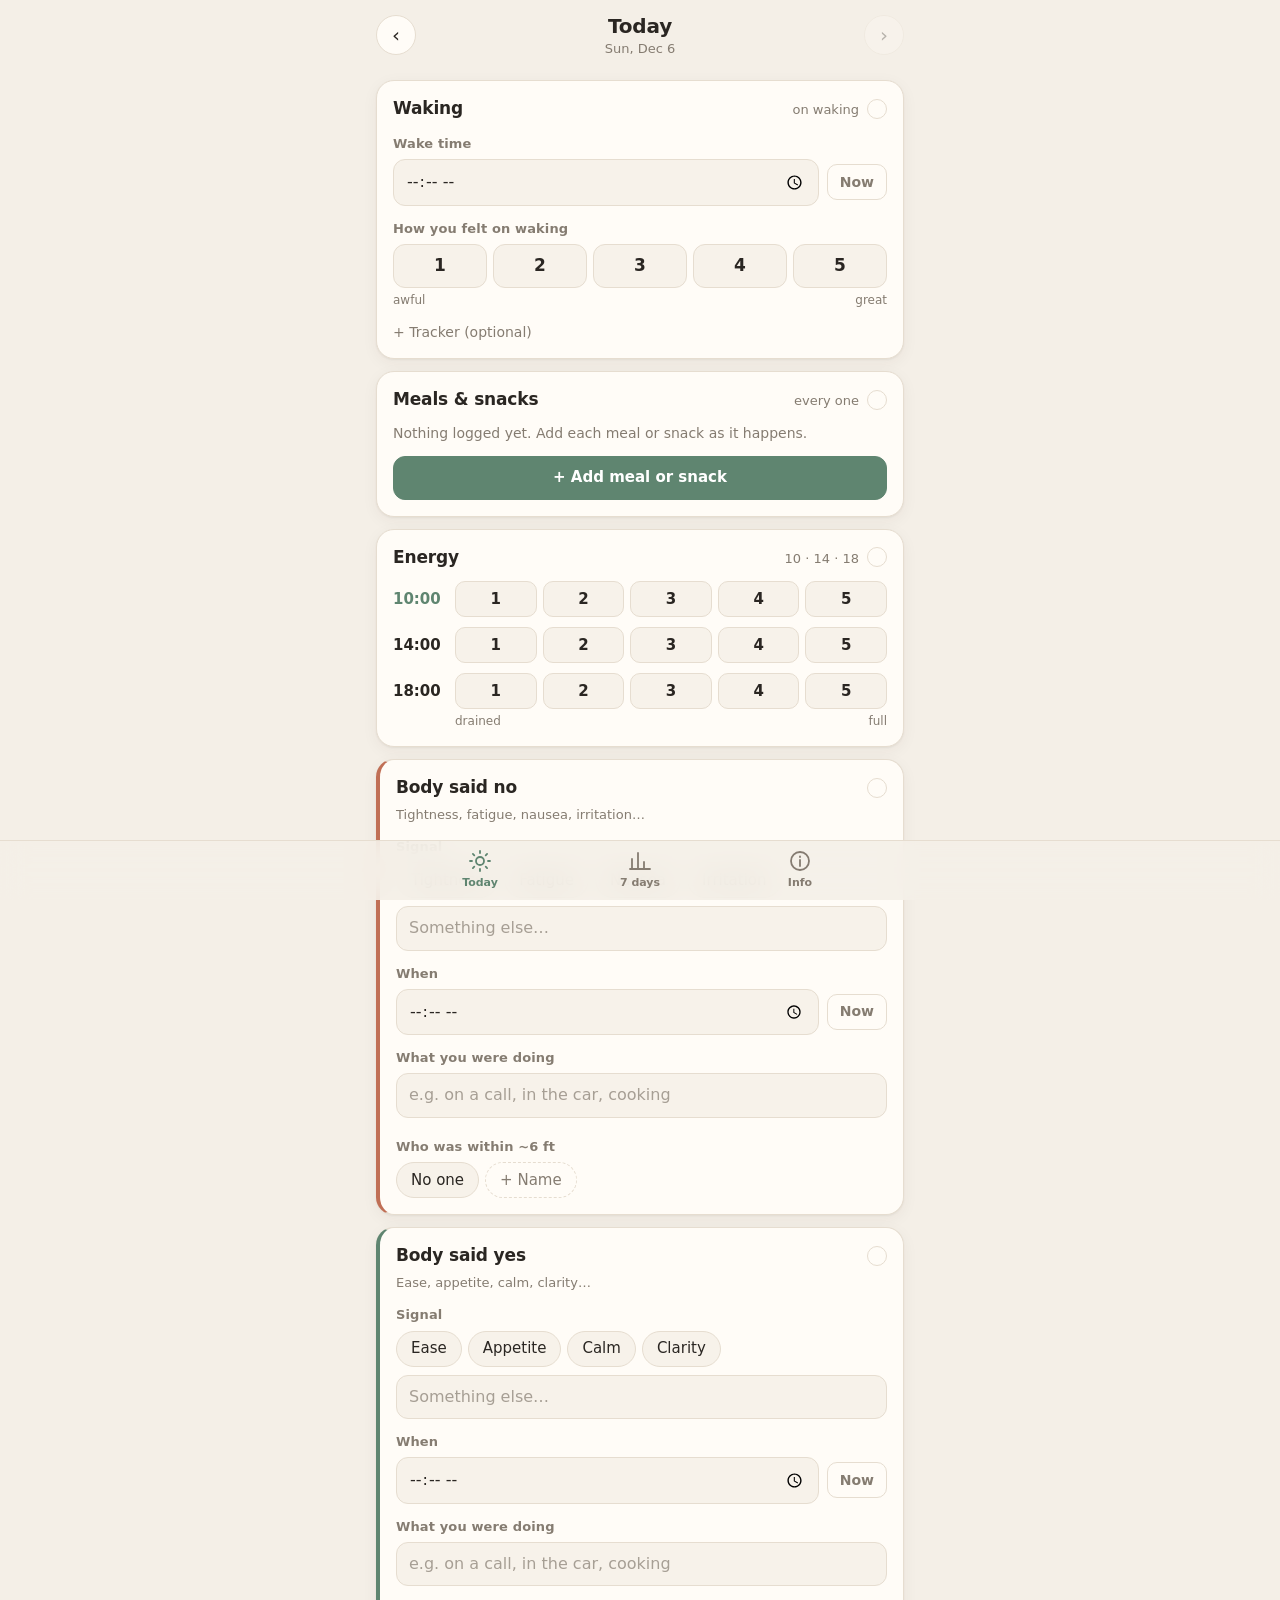
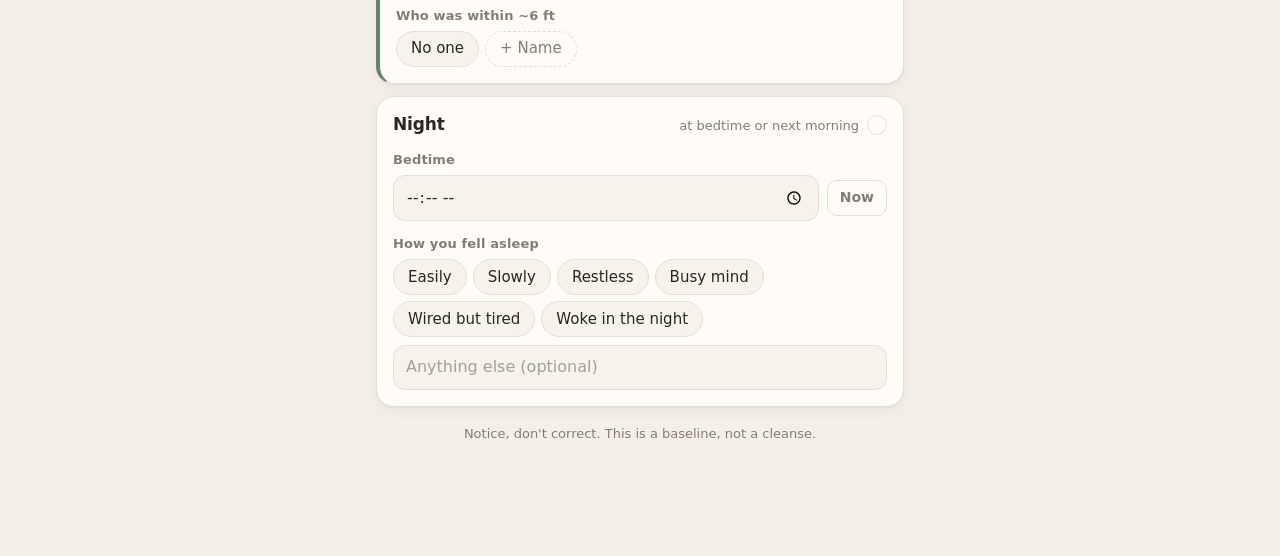
==== docs/index.html @ 1da821b6 "Add files via upload" ====
<!doctype html>
<html lang="en">
<head>
<meta charset="utf-8">
<meta name="viewport" content="width=device-width, initial-scale=1, viewport-fit=cover">
<title>Baseline</title>
<meta name="description" content="A private 7-day body baseline log.">
<meta name="theme-color" content="#f4efe7" media="(prefers-color-scheme: light)">
<meta name="theme-color" content="#1c1a17" media="(prefers-color-scheme: dark)">
<meta name="apple-mobile-web-app-capable" content="yes">
<meta name="mobile-web-app-capable" content="yes">
<meta name="apple-mobile-web-app-status-bar-style" content="default">
<meta name="apple-mobile-web-app-title" content="Baseline">
<meta name="robots" content="noindex">
<link rel="manifest" href="manifest.webmanifest">
<link rel="icon" href="icons/icon.svg" type="image/svg+xml">
<link rel="apple-touch-icon" href="icons/icon-180.png">
<link rel="stylesheet" href="style.css">
</head>
<body>
<main id="view"></main>
<nav class="tabs" id="tabs">
  <button data-tab="today" class="on"><svg viewBox="0 0 24 24"><circle cx="12" cy="12" r="4"/><path d="M12 2v2M12 20v2M4.9 4.9l1.4 1.4M17.7 17.7l1.4 1.4M2 12h2M20 12h2M4.9 19.1l1.4-1.4M17.7 6.3l1.4-1.4"/></svg>Today</button>
  <button data-tab="review"><svg viewBox="0 0 24 24"><path d="M4 20V10M10 20V4M16 20v-7M22 20H2"/></svg>7 days</button>
  <button data-tab="info"><svg viewBox="0 0 24 24"><circle cx="12" cy="12" r="9"/><path d="M12 11v6M12 7.5v.5"/></svg>Info</button>
</nav>
<div id="saved" class="saved">Saved</div>
<script src="app.js"></script>
</body>
</html>
---- docs/style.css ----
:root {
  --bg: #f4efe7;
  --card: #fffcf7;
  --ink: #2a2622;
  --muted: #857c71;
  --line: #e6ddd0;
  --field: #f7f2ea;
  --accent: #5f8570;
  --accent-ink: #fff;
  --yes: #5f8570;
  --yes-soft: #dfeae2;
  --no: #c06f55;
  --no-soft: #f4e0d7;
  --s1: #e9c8bb; --s2: #eedcc6; --s3: #ece6d6; --s4: #d7e5d5; --s5: #b9d4c1;
  --shadow: 0 1px 2px rgba(60, 45, 30, .06), 0 4px 16px rgba(60, 45, 30, .05);
  --r: 18px;
  color-scheme: light;
}
@media (prefers-color-scheme: dark) {
  :root {
    --bg: #1c1a17;
    --card: #26231f;
    --ink: #efe8de;
    --muted: #a39a8e;
    --line: #3a352f;
    --field: #2f2b26;
    --accent: #8db79d;
    --accent-ink: #14201a;
    --yes: #8db79d;
    --yes-soft: #2c3a31;
    --no: #de957c;
    --no-soft: #43302a;
    --s1: #5e3a30; --s2: #574630; --s3: #4a4638; --s4: #36493b; --s5: #3d6149;
    --shadow: none;
    color-scheme: dark;
  }
}

* { box-sizing: border-box; -webkit-tap-highlight-color: transparent; }
html, body { margin: 0; }
body {
  background: var(--bg);
  color: var(--ink);
  font: 16px/1.4 -apple-system, BlinkMacSystemFont, "SF Pro Text", "Segoe UI", system-ui, sans-serif;
  -webkit-text-size-adjust: 100%;
  padding: env(safe-area-inset-top) 0 calc(76px + env(safe-area-inset-bottom));
}
main { max-width: 560px; margin: 0 auto; padding: 0 16px 24px; }
button, input, textarea, select { font: inherit; color: inherit; }
button { cursor: pointer; }
h1, h2, h3 { margin: 0; font-weight: 650; letter-spacing: -.01em; }

/* ---------- header ---------- */
.top {
  position: sticky; top: 0; z-index: 5;
  display: flex; align-items: center; gap: 8px;
  padding: 12px 0 10px; margin: 0 -16px 4px; padding-inline: 16px;
  background: var(--bg);
}
.top .title { flex: 1; text-align: center; }
.top h1 { font-size: 20px; }
.top small { display: block; color: var(--muted); font-size: 13px; }
.nav {
  width: 40px; height: 40px; border-radius: 50%;
  border: 1px solid var(--line); background: var(--card);
  display: grid; place-items: center; font-size: 20px; line-height: 1;
}
.nav:disabled { opacity: .3; }

/* ---------- cards ---------- */
.card {
  background: var(--card); border-radius: var(--r); box-shadow: var(--shadow);
  padding: 16px; margin: 12px 0; scroll-margin-top: 80px;
  border: 1px solid var(--line);
}
.card-h { display: flex; align-items: baseline; gap: 8px; margin-bottom: 12px; }
.card-h h2 { font-size: 17px; flex: 1; }
.card-h .when { font-size: 13px; color: var(--muted); }
.card-h .done { width: 20px; height: 20px; border-radius: 50%; border: 1.5px solid var(--line); flex: none; align-self: center; }
.card-h .done.on { background: var(--accent); border-color: var(--accent); position: relative; }
.card-h .done.on::after { content: ""; position: absolute; left: 6px; top: 3px; width: 5px; height: 9px; border: solid var(--accent-ink); border-width: 0 2px 2px 0; transform: rotate(45deg); }
.card.no { border-left: 4px solid var(--no); }
.card.yes { border-left: 4px solid var(--yes); }
.hint { color: var(--muted); font-size: 13px; margin: -6px 0 12px; }

.field { margin: 14px 0 0; }
.field:first-of-type { margin-top: 0; }
.label { display: block; font-size: 13px; font-weight: 600; color: var(--muted); margin-bottom: 6px; letter-spacing: .01em; }
.row { display: flex; gap: 8px; align-items: center; }
.row > .grow { flex: 1; min-width: 0; }

input[type=text], input[type=number], input[type=time], textarea {
  width: 100%; min-height: 44px; padding: 10px 12px;
  border: 1px solid var(--line); border-radius: 12px; background: var(--field);
  font-size: 16px; outline: none; -webkit-appearance: none; appearance: none;
}
input[type=time] { min-width: 0; display: block; }
input:focus, textarea:focus { border-color: var(--accent); }
textarea { resize: none; min-height: 44px; field-sizing: content; }
::placeholder { color: var(--muted); opacity: .7; }

.btn {
  min-height: 44px; padding: 0 16px; border-radius: 12px;
  border: 1px solid var(--line); background: var(--card); font-weight: 600; font-size: 15px;
}
.btn.small { min-height: 36px; padding: 0 12px; font-size: 14px; border-radius: 10px; }
.btn.primary { background: var(--accent); color: var(--accent-ink); border-color: var(--accent); }
.btn.ghost { background: transparent; }
.btn.danger { color: var(--no); }
.btn.wide { width: 100%; }

/* ---------- 1–5 scale ---------- */
.scale { display: grid; grid-template-columns: repeat(5, 1fr); gap: 6px; }
.scale button {
  height: 44px; border-radius: 12px; border: 1px solid var(--line); background: var(--field);
  font-weight: 650; font-size: 17px; font-variant-numeric: tabular-nums;
}
.scale button.on { border-color: transparent; color: var(--ink); box-shadow: inset 0 0 0 2px var(--ink); }
.scale button.on[data-v="1"] { background: var(--s1); }
.scale button.on[data-v="2"] { background: var(--s2); }
.scale button.on[data-v="3"] { background: var(--s3); }
.scale button.on[data-v="4"] { background: var(--s4); }
.scale button.on[data-v="5"] { background: var(--s5); }
.scale-ends { display: flex; justify-content: space-between; font-size: 12px; color: var(--muted); margin-top: 4px; }
.scale.sm button { height: 36px; font-size: 15px; border-radius: 10px; }

.energy-row { display: grid; grid-template-columns: 52px 1fr; gap: 10px; align-items: center; margin-top: 10px; }
.energy-row:first-of-type { margin-top: 0; }
.energy-row .t { font-weight: 650; font-variant-numeric: tabular-nums; font-size: 15px; }
.energy-row.now .t { color: var(--accent); }

/* ---------- chips ---------- */
.chips { display: flex; flex-wrap: wrap; gap: 6px; }
.chip {
  min-height: 36px; padding: 0 14px; border-radius: 999px;
  border: 1px solid var(--line); background: var(--field); font-size: 15px;
}
.chip.on { background: var(--ink); color: var(--bg); border-color: var(--ink); }
.no .chip.on { background: var(--no); border-color: var(--no); color: #fff; }
.yes .chip.on { background: var(--yes); border-color: var(--yes); color: var(--accent-ink); }
.chip.add { border-style: dashed; color: var(--muted); background: transparent; }
.add-row { display: flex; gap: 6px; margin-top: 8px; }
.add-row input { min-height: 36px; padding: 6px 12px; border-radius: 999px; }

/* ---------- meals ---------- */
.meal { border: 1px solid var(--line); border-radius: 14px; padding: 12px; margin-bottom: 10px; background: var(--field); }
.meal-top { display: flex; gap: 10px; align-items: flex-start; }
.meal-top .what { flex: 1; font-weight: 600; word-break: break-word; }
.meal-top .time { font-variant-numeric: tabular-nums; color: var(--muted); font-size: 14px; }
.meal .meta { font-size: 13px; color: var(--muted); margin-top: 2px; }
.meal .after { margin-top: 10px; }
.meal .after .label { display: flex; justify-content: space-between; }
.tag { display: inline-block; font-size: 11px; font-weight: 700; text-transform: uppercase; letter-spacing: .06em; color: var(--muted); margin-right: 6px; }
.empty { color: var(--muted); font-size: 14px; margin: 0 0 12px; }

/* ---------- details / optional ---------- */
details.opt { margin-top: 14px; }
details.opt summary { font-size: 14px; color: var(--muted); list-style: none; cursor: pointer; }
details.opt summary::before { content: "+ "; }
details.opt[open] summary::before { content: "– "; }
details.opt summary::-webkit-details-marker { display: none; }
.two { display: grid; grid-template-columns: 1fr 1fr; gap: 8px; margin-top: 10px; }

/* ---------- sheet ---------- */
.overlay { position: fixed; inset: 0; background: rgba(20, 15, 10, .4); z-index: 20; display: flex; align-items: flex-end; justify-content: center; animation: fade .15s; }
.sheet {
  width: 100%; max-width: 560px; max-height: 92vh; overflow: auto; -webkit-overflow-scrolling: touch;
  background: var(--card); border-radius: 22px 22px 0 0;
  padding: 18px 16px calc(18px + env(safe-area-inset-bottom));
  animation: up .2s ease-out;
}
.sheet h2 { font-size: 18px; margin-bottom: 14px; }
.sheet-actions { display: flex; gap: 8px; margin-top: 20px; }
.sheet-actions .primary { flex: 1; }
.seg { display: inline-flex; background: var(--field); border: 1px solid var(--line); border-radius: 12px; padding: 3px; }
.seg button { border: 0; background: transparent; padding: 7px 18px; border-radius: 9px; font-weight: 600; font-size: 15px; }
.seg button.on { background: var(--card); box-shadow: var(--shadow); }
@media (prefers-color-scheme: dark) { .seg button.on { background: var(--line); } }
@keyframes up { from { transform: translateY(40px); opacity: 0; } }
@keyframes fade { from { opacity: 0; } }

/* ---------- tabs ---------- */
.tabs {
  position: fixed; left: 0; right: 0; bottom: 0; z-index: 10;
  display: flex; justify-content: center;
  background: color-mix(in srgb, var(--bg) 88%, transparent);
  -webkit-backdrop-filter: blur(14px); backdrop-filter: blur(14px);
  border-top: 1px solid var(--line);
  padding-bottom: env(safe-area-inset-bottom);
}
.tabs button {
  flex: 1; max-width: 160px; border: 0; background: none; padding: 8px 0 10px;
  display: flex; flex-direction: column; align-items: center; gap: 2px;
  font-size: 11px; font-weight: 600; color: var(--muted);
}
.tabs svg { width: 24px; height: 24px; fill: none; stroke: currentColor; stroke-width: 1.8; stroke-linecap: round; stroke-linejoin: round; }
.tabs button.on { color: var(--accent); }

.saved {
  position: fixed; left: 50%; bottom: calc(84px + env(safe-area-inset-bottom)); transform: translate(-50%, 8px);
  background: var(--ink); color: var(--bg); font-size: 13px; font-weight: 600;
  padding: 6px 14px; border-radius: 999px; opacity: 0; pointer-events: none; transition: .2s; z-index: 30;
}
.saved.show { opacity: .9; transform: translate(-50%, 0); }

/* ---------- review ---------- */
.grid { width: 100%; border-collapse: separate; border-spacing: 3px; font-variant-numeric: tabular-nums; font-size: 14px; }
.grid th { font-size: 11px; font-weight: 600; color: var(--muted); text-align: center; padding: 0 0 2px; }
.grid th:first-child, .grid td:first-child { text-align: left; }
.grid td { text-align: center; height: 34px; border-radius: 8px; padding: 0 2px; }
.grid td.d { font-weight: 600; font-size: 13px; white-space: nowrap; }
.grid td.d small { display: block; font-weight: 400; color: var(--muted); font-size: 11px; }
.grid td.v1 { background: var(--s1); } .grid td.v2 { background: var(--s2); } .grid td.v3 { background: var(--s3); }
.grid td.v4 { background: var(--s4); } .grid td.v5 { background: var(--s5); }
.grid td.nil { color: var(--muted); opacity: .5; }
.grid td small.tm { display: block; font-size: 10px; color: var(--muted); line-height: 1; }
.scroll-x { overflow-x: auto; margin: 0 -6px; }

.people { width: 100%; border-collapse: collapse; font-size: 15px; }
.people th { font-size: 11px; font-weight: 600; color: var(--muted); text-align: left; padding: 0 0 6px; }
.people td { padding: 8px 0; border-top: 1px solid var(--line); vertical-align: top; }
.people td.n { width: 64px; }
.pill { display: inline-block; min-width: 28px; text-align: center; padding: 2px 8px; border-radius: 999px; font-weight: 700; font-size: 13px; }
.pill.yes { background: var(--yes-soft); color: var(--yes); }
.pill.no { background: var(--no-soft); color: var(--no); }
.pill.zero { opacity: .35; }
.people .sig { display: block; font-size: 12px; color: var(--muted); margin-top: 2px; }

.day-log { border-top: 1px solid var(--line); padding: 12px 0; }
.day-log:first-of-type { border-top: 0; padding-top: 0; }
.day-log h3 { font-size: 15px; margin-bottom: 6px; }
.day-log p { margin: 4px 0; font-size: 14px; }
.day-log b.no { color: var(--no); } .day-log b.yes { color: var(--yes); }
.day-log .m { color: var(--muted); }

.info p, .info li { font-size: 15px; }
.info ul { padding-left: 20px; margin: 8px 0; }
.info li { margin: 6px 0; }
.stack > * + * { margin-top: 8px; }
.small { font-size: 13px; color: var(--muted); }
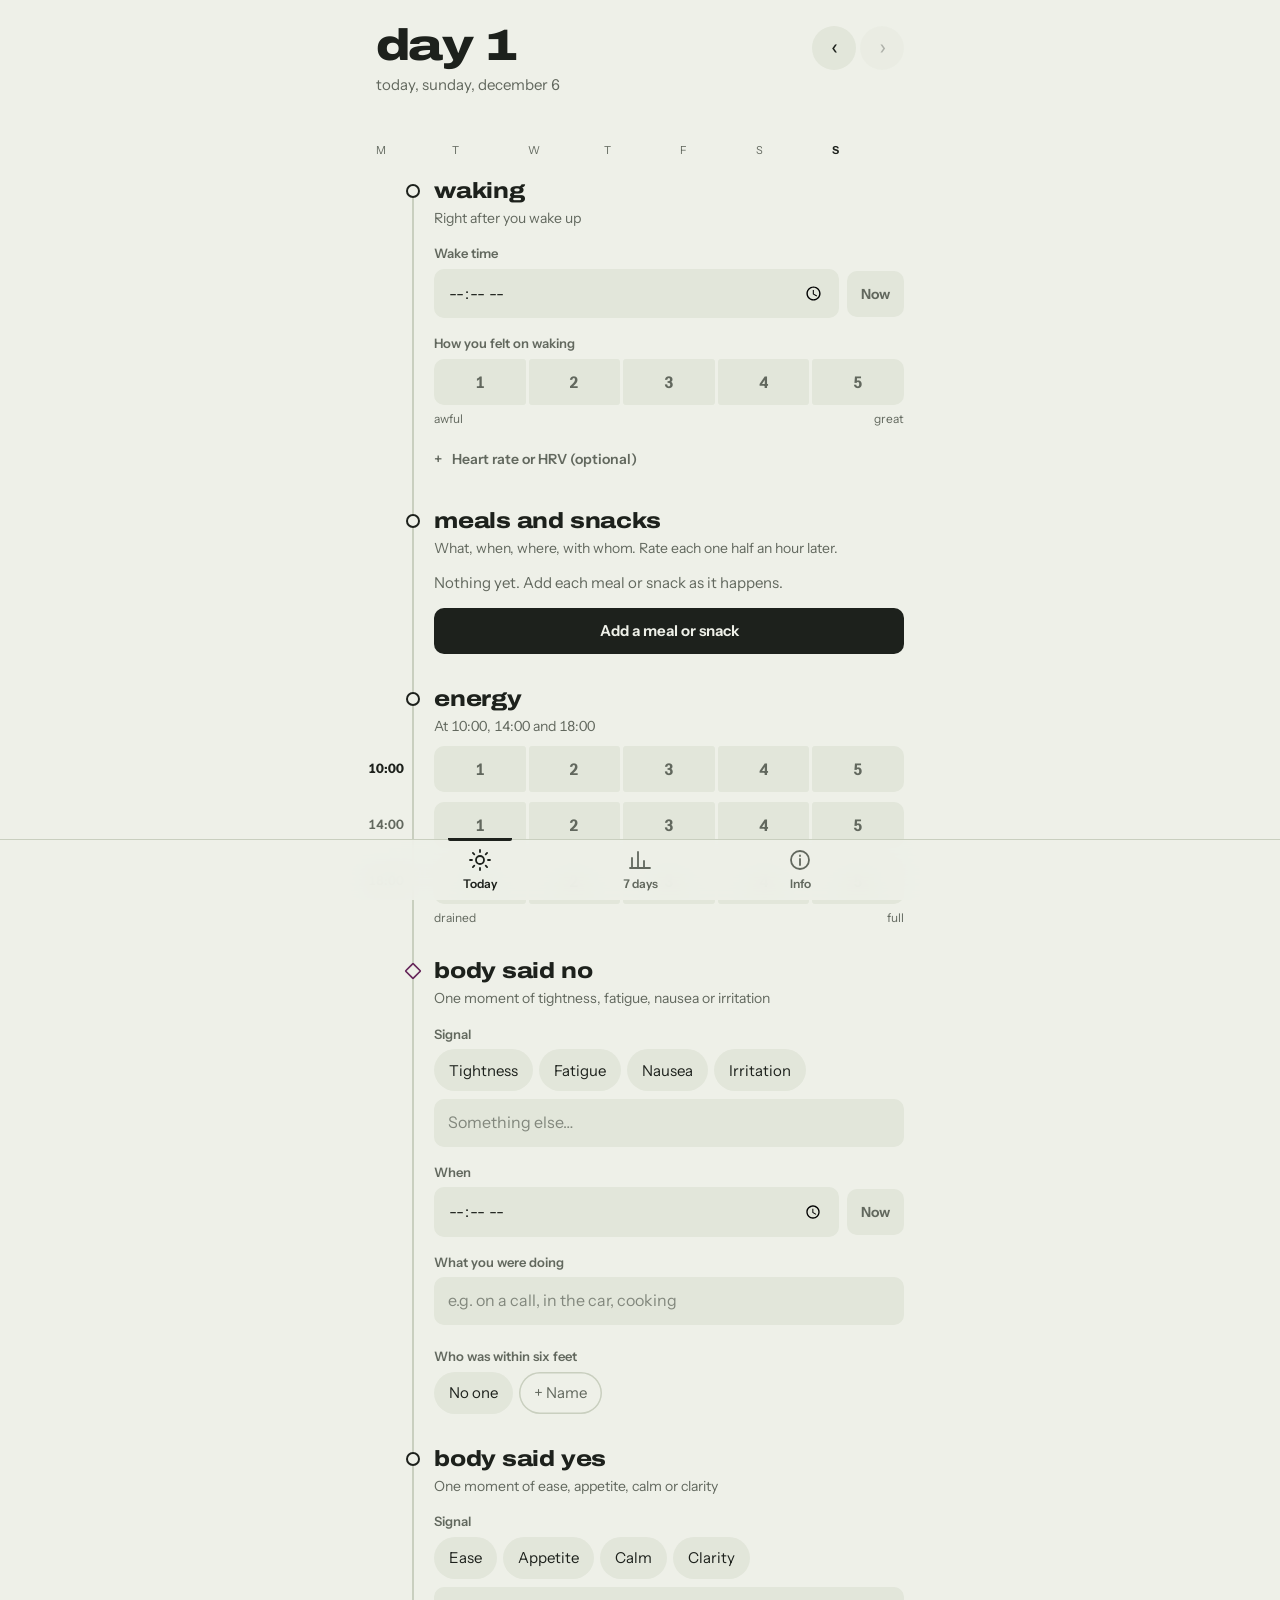
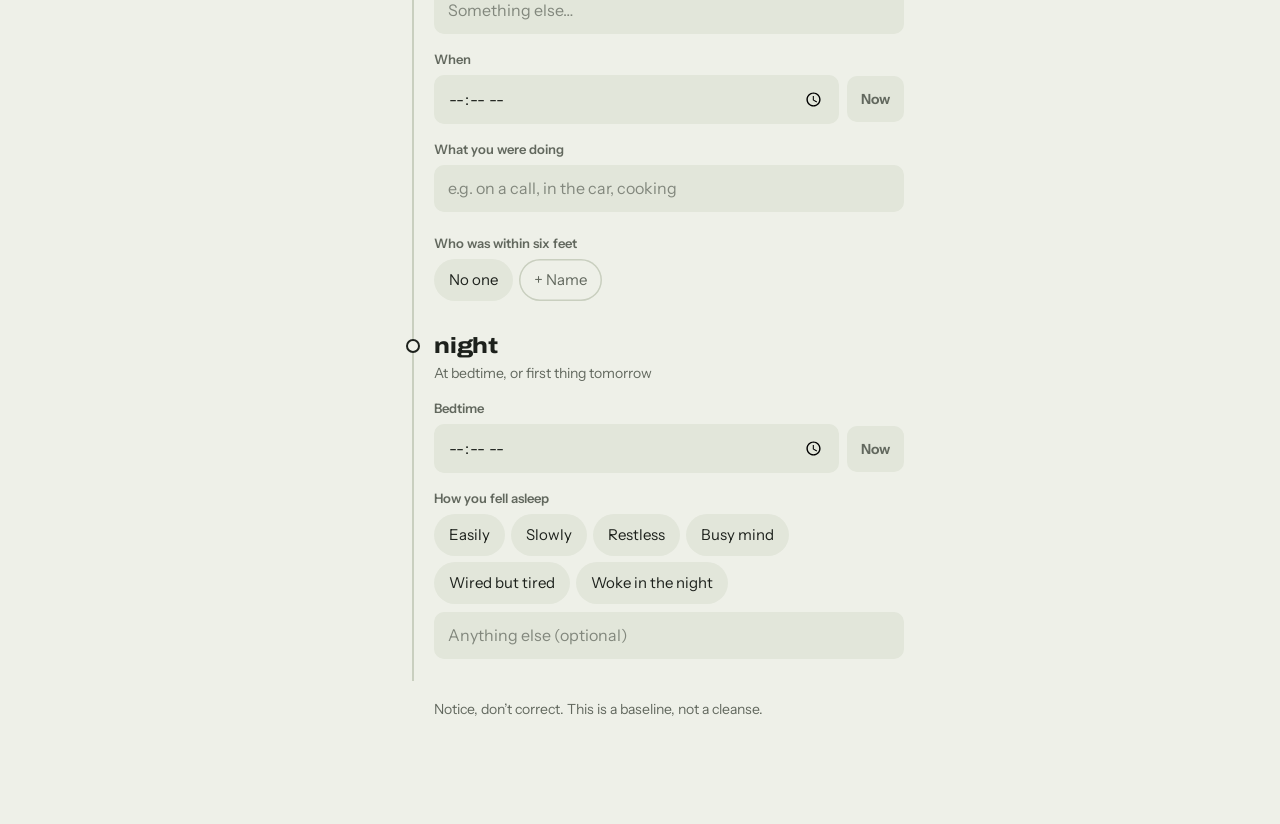
==== commit 76037919: "Add files via upload" ====
--- a/docs/index.html
+++ b/docs/index.html
@@ -5,8 +5,8 @@
 <meta name="viewport" content="width=device-width, initial-scale=1, viewport-fit=cover">
 <title>Baseline</title>
 <meta name="description" content="A private 7-day body baseline log.">
-<meta name="theme-color" content="#f4efe7" media="(prefers-color-scheme: light)">
-<meta name="theme-color" content="#1c1a17" media="(prefers-color-scheme: dark)">
+<meta name="theme-color" content="#eef0e8" media="(prefers-color-scheme: light)">
+<meta name="theme-color" content="#141712" media="(prefers-color-scheme: dark)">
 <meta name="apple-mobile-web-app-capable" content="yes">
 <meta name="mobile-web-app-capable" content="yes">
 <meta name="apple-mobile-web-app-status-bar-style" content="default">
@@ -15,6 +15,8 @@
 <link rel="manifest" href="manifest.webmanifest">
 <link rel="icon" href="icons/icon.svg" type="image/svg+xml">
 <link rel="apple-touch-icon" href="icons/icon-180.png">
+<link rel="preload" href="fonts/archivo-latin-wdth-normal.woff2" as="font" type="font/woff2" crossorigin>
+<link rel="preload" href="fonts/instrument-sans-latin-wdth-normal.woff2" as="font" type="font/woff2" crossorigin>
 <link rel="stylesheet" href="style.css">
 </head>
 <body>
--- a/docs/style.css
+++ b/docs/style.css
@@ -1,37 +1,63 @@
+/* Baseline — the day drawn as one line.
+   Lichen paper, graphite ink, and two signal colours: chartreuse for yes, plum for no.
+   Archivo (wide, heavy, lowercase) names things; Instrument Sans does the rest. */
+
+@font-face {
+  font-family: "Archivo"; font-style: normal; font-display: swap; font-weight: 100 900; font-stretch: 62% 125%;
+  src: url(fonts/archivo-latin-wdth-normal.woff2) format("woff2");
+  unicode-range: U+0000-00FF, U+0131, U+0152-0153, U+02BB-02BC, U+02C6, U+02DA, U+02DC, U+0304, U+0308, U+0329, U+2000-206F, U+20AC, U+2122, U+2191, U+2193, U+2212, U+2215, U+FEFF, U+FFFD;
+}
+@font-face {
+  font-family: "Archivo"; font-style: normal; font-display: swap; font-weight: 100 900; font-stretch: 62% 125%;
+  src: url(fonts/archivo-latin-ext-wdth-normal.woff2) format("woff2");
+  unicode-range: U+0100-02BA, U+02BD-02C5, U+02C7-02CC, U+02CE-02D7, U+02DD-02FF, U+0304, U+0308, U+0329, U+1D00-1DBF, U+1E00-1E9F, U+1EF2-1EFF, U+2020, U+20A0-20AB, U+20AD-20C0, U+2113, U+2C60-2C7F, U+A720-A7FF;
+}
+@font-face {
+  font-family: "Instrument Sans"; font-style: normal; font-display: swap; font-weight: 400 700; font-stretch: 75% 100%;
+  src: url(fonts/instrument-sans-latin-wdth-normal.woff2) format("woff2");
+  unicode-range: U+0000-00FF, U+0131, U+0152-0153, U+02BB-02BC, U+02C6, U+02DA, U+02DC, U+0304, U+0308, U+0329, U+2000-206F, U+20AC, U+2122, U+2191, U+2193, U+2212, U+2215, U+FEFF, U+FFFD;
+}
+@font-face {
+  font-family: "Instrument Sans"; font-style: normal; font-display: swap; font-weight: 400 700; font-stretch: 75% 100%;
+  src: url(fonts/instrument-sans-latin-ext-wdth-normal.woff2) format("woff2");
+  unicode-range: U+0100-02BA, U+02BD-02C5, U+02C7-02CC, U+02CE-02D7, U+02DD-02FF, U+0304, U+0308, U+0329, U+1D00-1DBF, U+1E00-1E9F, U+1EF2-1EFF, U+2020, U+20A0-20AB, U+20AD-20C0, U+2113, U+2C60-2C7F, U+A720-A7FF;
+}
+
 :root {
-  --bg: #f4efe7;
-  --card: #fffcf7;
-  --ink: #2a2622;
-  --muted: #857c71;
-  --line: #e6ddd0;
-  --field: #f7f2ea;
-  --accent: #5f8570;
-  --accent-ink: #fff;
-  --yes: #5f8570;
-  --yes-soft: #dfeae2;
-  --no: #c06f55;
-  --no-soft: #f4e0d7;
-  --s1: #e9c8bb; --s2: #eedcc6; --s3: #ece6d6; --s4: #d7e5d5; --s5: #b9d4c1;
-  --shadow: 0 1px 2px rgba(60, 45, 30, .06), 0 4px 16px rgba(60, 45, 30, .05);
-  --r: 18px;
+  --paper: #eef0e8;
+  --field: #e2e6da;
+  --field-2: #d6dbcc;
+  --rule: #c9cfbf;
+  --ink: #1d211c;
+  --muted: #62685e;
+  --yes: #b6c531;
+  --yes-ink: #1d211c;
+  --no: #6b2e5f;
+  --no-ink: #f6eef4;
+  --focus: #3c6fb0;
+  /* 1–5 is intensity, not good/bad: one ink, five densities */
+  --l1: rgba(29, 33, 28, .16); --l2: rgba(29, 33, 28, .32); --l3: rgba(29, 33, 28, .5);
+  --l4: rgba(29, 33, 28, .72); --l5: #1d211c;
+  --display: "Archivo", "Helvetica Neue", Arial, sans-serif;
+  --text: "Instrument Sans", "Helvetica Neue", Arial, sans-serif;
+  --rail: 58px;
   color-scheme: light;
 }
 @media (prefers-color-scheme: dark) {
   :root {
-    --bg: #1c1a17;
-    --card: #26231f;
-    --ink: #efe8de;
-    --muted: #a39a8e;
-    --line: #3a352f;
-    --field: #2f2b26;
-    --accent: #8db79d;
-    --accent-ink: #14201a;
-    --yes: #8db79d;
-    --yes-soft: #2c3a31;
-    --no: #de957c;
-    --no-soft: #43302a;
-    --s1: #5e3a30; --s2: #574630; --s3: #4a4638; --s4: #36493b; --s5: #3d6149;
-    --shadow: none;
+    --paper: #141712;
+    --field: #1f231d;
+    --field-2: #2a2f27;
+    --rule: #333930;
+    --ink: #e4e8dc;
+    --muted: #979d91;
+    --yes: #c3d243;
+    --yes-ink: #141712;
+    --no: #c89bbd;
+    --no-ink: #1f1320;
+    --focus: #8cb4ea;
+    --l1: rgba(228, 232, 220, .16); --l2: rgba(228, 232, 220, .3); --l3: rgba(228, 232, 220, .48);
+    --l4: rgba(228, 232, 220, .7); --l5: #e4e8dc;
     color-scheme: dark;
   }
 }
@@ -39,202 +65,256 @@
 * { box-sizing: border-box; -webkit-tap-highlight-color: transparent; }
 html, body { margin: 0; }
 body {
-  background: var(--bg);
+  background: var(--paper);
   color: var(--ink);
-  font: 16px/1.4 -apple-system, BlinkMacSystemFont, "SF Pro Text", "Segoe UI", system-ui, sans-serif;
+  font: 16px/1.45 var(--text);
+  font-variant-numeric: tabular-nums;
   -webkit-text-size-adjust: 100%;
-  padding: env(safe-area-inset-top) 0 calc(76px + env(safe-area-inset-bottom));
+  padding: env(safe-area-inset-top) 0 calc(80px + env(safe-area-inset-bottom));
 }
 main { max-width: 560px; margin: 0 auto; padding: 0 16px 24px; }
 button, input, textarea, select { font: inherit; color: inherit; }
 button { cursor: pointer; }
-h1, h2, h3 { margin: 0; font-weight: 650; letter-spacing: -.01em; }
+button:disabled { cursor: not-allowed; }
+:focus-visible { outline: 2px solid var(--focus); outline-offset: 2px; }
+h1, h2, h3 { margin: 0; font-family: var(--display); font-weight: 800; font-stretch: 118%; text-transform: lowercase; letter-spacing: -.01em; line-height: 1.05; text-wrap: balance; }
+p { text-wrap: pretty; }
 
 /* ---------- header ---------- */
-.top {
-  position: sticky; top: 0; z-index: 5;
-  display: flex; align-items: center; gap: 8px;
-  padding: 12px 0 10px; margin: 0 -16px 4px; padding-inline: 16px;
-  background: var(--bg);
-}
-.top .title { flex: 1; text-align: center; }
-.top h1 { font-size: 20px; }
-.top small { display: block; color: var(--muted); font-size: 13px; }
+.top { padding: 22px 0 6px; }
+.top-row { display: flex; align-items: flex-start; gap: 8px; }
+.top-title { flex: 1; min-width: 0; }
+.top h1 { font-size: 44px; font-stretch: 125%; font-weight: 850; letter-spacing: -.035em; }
+.top h1 .of { font-size: 20px; font-weight: 600; font-stretch: 100%; letter-spacing: 0; color: var(--muted); margin-left: 6px; }
+.top .date { margin: 6px 0 0; color: var(--muted); font-size: 15px; }
+.navs { display: flex; gap: 4px; margin-top: 4px; }
 .nav {
-  width: 40px; height: 40px; border-radius: 50%;
-  border: 1px solid var(--line); background: var(--card);
-  display: grid; place-items: center; font-size: 20px; line-height: 1;
+  width: 44px; height: 44px; border-radius: 50%; border: 0; background: var(--field);
+  display: grid; place-items: center; font-size: 22px; line-height: 1; padding-bottom: 3px;
 }
 .nav:disabled { opacity: .3; }
 
-/* ---------- cards ---------- */
-.card {
-  background: var(--card); border-radius: var(--r); box-shadow: var(--shadow);
-  padding: 16px; margin: 12px 0; scroll-margin-top: 80px;
-  border: 1px solid var(--line);
-}
-.card-h { display: flex; align-items: baseline; gap: 8px; margin-bottom: 12px; }
-.card-h h2 { font-size: 17px; flex: 1; }
-.card-h .when { font-size: 13px; color: var(--muted); }
-.card-h .done { width: 20px; height: 20px; border-radius: 50%; border: 1.5px solid var(--line); flex: none; align-self: center; }
-.card-h .done.on { background: var(--accent); border-color: var(--accent); position: relative; }
-.card-h .done.on::after { content: ""; position: absolute; left: 6px; top: 3px; width: 5px; height: 9px; border: solid var(--accent-ink); border-width: 0 2px 2px 0; transform: rotate(45deg); }
-.card.no { border-left: 4px solid var(--no); }
-.card.yes { border-left: 4px solid var(--yes); }
-.hint { color: var(--muted); font-size: 13px; margin: -6px 0 12px; }
-
-.field { margin: 14px 0 0; }
-.field:first-of-type { margin-top: 0; }
-.label { display: block; font-size: 13px; font-weight: 600; color: var(--muted); margin-bottom: 6px; letter-spacing: .01em; }
+.week { display: grid; grid-template-columns: repeat(7, 1fr); gap: 4px; margin-top: 16px; }
+.week button { height: 44px; border: 0; background: none; padding: 0; display: flex; flex-direction: column; justify-content: flex-end; gap: 4px; }
+.week i { display: block; height: 8px; border-radius: 2px; background: var(--field-2); }
+.week .has i { background: var(--ink); }
+.week .future i { background: transparent; box-shadow: inset 0 0 0 1px var(--rule); }
+.week span { font-size: 11px; color: var(--muted); line-height: 1; }
+.week .cur i { height: 14px; }
+.week .cur span { color: var(--ink); font-weight: 700; }
+
+/* ---------- the day rail ---------- */
+.day { position: relative; margin-top: 18px; }
+.day::before { /* the line */
+  content: ""; position: absolute; left: calc(var(--rail) - 22px); top: 12px; bottom: 12px;
+  width: 2px; background: var(--rule);
+}
+.step { position: relative; padding: 0 0 34px var(--rail); scroll-margin-top: 16px; }
+.step-h { position: relative; display: flex; align-items: baseline; gap: 10px; min-height: 24px; }
+.step-h h2 { font-size: 22px; flex: 1; }
+.node {
+  position: absolute; left: calc(-22px - 7px + 1px); top: 4px; width: 14px; height: 14px; border-radius: 50%;
+  background: var(--paper); box-shadow: inset 0 0 0 2px var(--ink);
+}
+.node.on { background: var(--ink); }
+.node.pop { animation: pop .32s ease-out; }
+.step.yes .node { box-shadow: inset 0 0 0 2px var(--ink); }
+.step.yes .node.on { background: var(--yes); box-shadow: inset 0 0 0 2px var(--ink); }
+.step.no .node { border-radius: 2px; transform: rotate(45deg) scale(.9); box-shadow: inset 0 0 0 2px var(--no); }
+.step.no .node.on { background: var(--no); }
+.step.no .node.pop { animation: popd .32s ease-out; }
+.gut { /* labels hung in the rail gutter, left of the line */
+  position: absolute; left: calc(-1 * var(--rail) - 12px); width: calc(var(--rail) - 18px);
+  text-align: right; font-size: 12px; font-weight: 600; color: var(--muted); line-height: 1.2;
+}
+.step-h .gut { top: 5px; }
+.hint { color: var(--muted); font-size: 14px; margin: 4px 0 0; }
+@keyframes pop { 40% { transform: scale(1.45); } }
+@keyframes popd { 40% { transform: rotate(45deg) scale(1.35); } }
+
+.field { margin-top: 16px; }
+.label { display: flex; justify-content: space-between; gap: 8px; font-size: 13px; font-weight: 600; color: var(--muted); margin-bottom: 6px; }
 .row { display: flex; gap: 8px; align-items: center; }
 .row > .grow { flex: 1; min-width: 0; }
 
 input[type=text], input[type=number], input[type=time], textarea {
-  width: 100%; min-height: 44px; padding: 10px 12px;
-  border: 1px solid var(--line); border-radius: 12px; background: var(--field);
+  width: 100%; min-height: 46px; padding: 11px 13px;
+  border: 1.5px solid transparent; border-radius: 10px; background: var(--field);
   font-size: 16px; outline: none; -webkit-appearance: none; appearance: none;
 }
 input[type=time] { min-width: 0; display: block; }
-input:focus, textarea:focus { border-color: var(--accent); }
-textarea { resize: none; min-height: 44px; field-sizing: content; }
-::placeholder { color: var(--muted); opacity: .7; }
+input:focus, textarea:focus { border-color: var(--ink); background: transparent; }
+textarea { resize: none; field-sizing: content; }
+::placeholder { color: var(--muted); opacity: .75; }
 
 .btn {
-  min-height: 44px; padding: 0 16px; border-radius: 12px;
-  border: 1px solid var(--line); background: var(--card); font-weight: 600; font-size: 15px;
-}
-.btn.small { min-height: 36px; padding: 0 12px; font-size: 14px; border-radius: 10px; }
-.btn.primary { background: var(--accent); color: var(--accent-ink); border-color: var(--accent); }
-.btn.ghost { background: transparent; }
-.btn.danger { color: var(--no); }
+  min-height: 46px; padding: 0 16px; border-radius: 10px; border: 0;
+  background: var(--field); font-weight: 650; font-size: 15px;
+}
+.btn.small { min-height: 46px; padding: 0 14px; font-size: 14px; }
+.btn.primary { background: var(--ink); color: var(--paper); }
+.btn.danger { color: var(--no); background: transparent; box-shadow: inset 0 0 0 1.5px var(--no); }
 .btn.wide { width: 100%; }
-
-/* ---------- 1–5 scale ---------- */
-.scale { display: grid; grid-template-columns: repeat(5, 1fr); gap: 6px; }
+.btn:active, .chip:active, .scale button:active, .nav:active { transform: scale(.97); }
+
+/* ---------- 1–5 as a level meter ---------- */
+.scale { display: grid; grid-template-columns: repeat(5, 1fr); gap: 3px; }
 .scale button {
-  height: 44px; border-radius: 12px; border: 1px solid var(--line); background: var(--field);
-  font-weight: 650; font-size: 17px; font-variant-numeric: tabular-nums;
-}
-.scale button.on { border-color: transparent; color: var(--ink); box-shadow: inset 0 0 0 2px var(--ink); }
-.scale button.on[data-v="1"] { background: var(--s1); }
-.scale button.on[data-v="2"] { background: var(--s2); }
-.scale button.on[data-v="3"] { background: var(--s3); }
-.scale button.on[data-v="4"] { background: var(--s4); }
-.scale button.on[data-v="5"] { background: var(--s5); }
-.scale-ends { display: flex; justify-content: space-between; font-size: 12px; color: var(--muted); margin-top: 4px; }
-.scale.sm button { height: 36px; font-size: 15px; border-radius: 10px; }
-
-.energy-row { display: grid; grid-template-columns: 52px 1fr; gap: 10px; align-items: center; margin-top: 10px; }
-.energy-row:first-of-type { margin-top: 0; }
-.energy-row .t { font-weight: 650; font-variant-numeric: tabular-nums; font-size: 15px; }
-.energy-row.now .t { color: var(--accent); }
+  height: 46px; border: 0; background: var(--field); border-radius: 3px; padding: 0;
+  display: grid; place-items: center; line-height: 1;
+  font-weight: 650; font-size: 16px; color: var(--muted);
+  transition: background-color .15s, color .15s;
+}
+.scale button:first-child { border-radius: 10px 3px 3px 10px; }
+.scale button:last-child { border-radius: 3px 10px 10px 3px; }
+.scale button.fill[data-v="1"] { background: var(--l1); }
+.scale button.fill[data-v="2"] { background: var(--l2); }
+.scale button.fill[data-v="3"] { background: var(--l3); }
+.scale button.fill[data-v="4"] { background: var(--l4); }
+.scale button.fill[data-v="5"] { background: var(--l5); }
+.scale button.fill { color: var(--ink); }
+.scale button.fill[data-v="4"], .scale button.fill[data-v="5"] { color: var(--paper); }
+.scale button.top { font-weight: 800; font-size: 18px; }
+.scale-ends { display: flex; justify-content: space-between; font-size: 12px; color: var(--muted); margin-top: 5px; }
+
+.energy-row { position: relative; margin-top: 10px; }
+.energy-row .gut { top: 15px; font-size: 13px; }
+.energy-row.now .gut { color: var(--ink); font-weight: 800; }
 
 /* ---------- chips ---------- */
 .chips { display: flex; flex-wrap: wrap; gap: 6px; }
 .chip {
-  min-height: 36px; padding: 0 14px; border-radius: 999px;
-  border: 1px solid var(--line); background: var(--field); font-size: 15px;
-}
-.chip.on { background: var(--ink); color: var(--bg); border-color: var(--ink); }
-.no .chip.on { background: var(--no); border-color: var(--no); color: #fff; }
-.yes .chip.on { background: var(--yes); border-color: var(--yes); color: var(--accent-ink); }
-.chip.add { border-style: dashed; color: var(--muted); background: transparent; }
+  min-height: 42px; padding: 0 15px; border-radius: 999px; border: 0;
+  background: var(--field); font-size: 15px;
+}
+.chip.on { background: var(--ink); color: var(--paper); }
+.no .chip.on { background: var(--no); color: var(--no-ink); }
+.yes .chip.on { background: var(--yes); color: var(--yes-ink); }
+.chip.add { background: transparent; box-shadow: inset 0 0 0 1.5px var(--rule); color: var(--muted); }
 .add-row { display: flex; gap: 6px; margin-top: 8px; }
-.add-row input { min-height: 36px; padding: 6px 12px; border-radius: 999px; }
+.add-row input { min-height: 42px; padding: 8px 14px; border-radius: 999px; }
 
 /* ---------- meals ---------- */
-.meal { border: 1px solid var(--line); border-radius: 14px; padding: 12px; margin-bottom: 10px; background: var(--field); }
-.meal-top { display: flex; gap: 10px; align-items: flex-start; }
-.meal-top .what { flex: 1; font-weight: 600; word-break: break-word; }
-.meal-top .time { font-variant-numeric: tabular-nums; color: var(--muted); font-size: 14px; }
-.meal .meta { font-size: 13px; color: var(--muted); margin-top: 2px; }
-.meal .after { margin-top: 10px; }
-.meal .after .label { display: flex; justify-content: space-between; }
-.tag { display: inline-block; font-size: 11px; font-weight: 700; text-transform: uppercase; letter-spacing: .06em; color: var(--muted); margin-right: 6px; }
-.empty { color: var(--muted); font-size: 14px; margin: 0 0 12px; }
-
-/* ---------- details / optional ---------- */
-details.opt { margin-top: 14px; }
-details.opt summary { font-size: 14px; color: var(--muted); list-style: none; cursor: pointer; }
-details.opt summary::before { content: "+ "; }
-details.opt[open] summary::before { content: "– "; }
+.meals { margin-top: 14px; }
+.meal { position: relative; padding: 12px 0 14px; border-top: 1.5px solid var(--rule); }
+.meal:last-child { border-bottom: 1.5px solid var(--rule); margin-bottom: 14px; }
+.meal::before { /* tick on the line */
+  content: ""; position: absolute; left: calc(-22px - 5px + 1px); top: 22px; width: 10px; height: 2px; background: var(--ink);
+}
+.meal .gut { top: 16px; font-size: 13px; color: var(--ink); }
+.meal-open { display: block; width: 100%; text-align: left; border: 0; background: none; padding: 4px 0; }
+.meal-open .what { font-weight: 650; font-size: 16px; word-break: break-word; }
+.meal-open .kind { font-weight: 400; color: var(--muted); }
+.meal-open .meta { display: block; font-size: 14px; color: var(--muted); margin-top: 1px; }
+.meal .after { margin-top: 8px; }
+.empty { color: var(--muted); font-size: 15px; margin: 12px 0 14px; }
+
+details.opt { margin-top: 16px; }
+details.opt summary { font-size: 14px; font-weight: 600; color: var(--muted); list-style: none; cursor: pointer; min-height: 32px; display: flex; align-items: center; }
+details.opt summary::before { content: "+"; width: 18px; }
+details.opt[open] summary::before { content: "–"; }
 details.opt summary::-webkit-details-marker { display: none; }
-.two { display: grid; grid-template-columns: 1fr 1fr; gap: 8px; margin-top: 10px; }
+.two { display: grid; grid-template-columns: 1fr 1fr; gap: 8px; }
+.two .field { margin-top: 6px; }
+
+.coda { color: var(--muted); font-size: 14px; margin: 6px 0 0 var(--rail); }
 
 /* ---------- sheet ---------- */
-.overlay { position: fixed; inset: 0; background: rgba(20, 15, 10, .4); z-index: 20; display: flex; align-items: flex-end; justify-content: center; animation: fade .15s; }
+.overlay { position: fixed; inset: 0; background: rgba(15, 18, 14, .45); z-index: 20; display: flex; align-items: flex-end; justify-content: center; animation: fade .18s ease-out; }
 .sheet {
   width: 100%; max-width: 560px; max-height: 92vh; overflow: auto; -webkit-overflow-scrolling: touch;
-  background: var(--card); border-radius: 22px 22px 0 0;
-  padding: 18px 16px calc(18px + env(safe-area-inset-bottom));
-  animation: up .2s ease-out;
-}
-.sheet h2 { font-size: 18px; margin-bottom: 14px; }
-.sheet-actions { display: flex; gap: 8px; margin-top: 20px; }
+  background: var(--paper); border-radius: 20px 20px 0 0;
+  padding: 10px 18px calc(18px + env(safe-area-inset-bottom));
+  animation: up .24s cubic-bezier(.2, .8, .3, 1);
+}
+.sheet::before { content: ""; display: block; width: 40px; height: 4px; border-radius: 2px; background: var(--rule); margin: 0 auto 16px; }
+.sheet h2 { font-size: 26px; margin-bottom: 14px; }
+.sheet-actions { display: flex; gap: 8px; margin-top: 22px; }
 .sheet-actions .primary { flex: 1; }
-.seg { display: inline-flex; background: var(--field); border: 1px solid var(--line); border-radius: 12px; padding: 3px; }
-.seg button { border: 0; background: transparent; padding: 7px 18px; border-radius: 9px; font-weight: 600; font-size: 15px; }
-.seg button.on { background: var(--card); box-shadow: var(--shadow); }
-@media (prefers-color-scheme: dark) { .seg button.on { background: var(--line); } }
-@keyframes up { from { transform: translateY(40px); opacity: 0; } }
+.seg { display: inline-flex; background: var(--field); border-radius: 10px; padding: 3px; }
+.seg button { border: 0; background: transparent; min-height: 40px; padding: 0 20px; border-radius: 8px; font-weight: 650; font-size: 15px; color: var(--muted); }
+.seg button.on { background: var(--ink); color: var(--paper); }
+@keyframes up { from { transform: translateY(48px); opacity: 0; } }
 @keyframes fade { from { opacity: 0; } }
 
 /* ---------- tabs ---------- */
 .tabs {
   position: fixed; left: 0; right: 0; bottom: 0; z-index: 10;
   display: flex; justify-content: center;
-  background: color-mix(in srgb, var(--bg) 88%, transparent);
+  background: color-mix(in srgb, var(--paper) 90%, transparent);
   -webkit-backdrop-filter: blur(14px); backdrop-filter: blur(14px);
-  border-top: 1px solid var(--line);
+  border-top: 1.5px solid var(--rule);
   padding-bottom: env(safe-area-inset-bottom);
 }
 .tabs button {
-  flex: 1; max-width: 160px; border: 0; background: none; padding: 8px 0 10px;
-  display: flex; flex-direction: column; align-items: center; gap: 2px;
-  font-size: 11px; font-weight: 600; color: var(--muted);
+  position: relative; flex: 1; max-width: 160px; min-height: 58px; border: 0; background: none; padding: 8px 0 8px;
+  display: flex; flex-direction: column; align-items: center; justify-content: center; gap: 3px;
+  font-size: 12px; font-weight: 600; color: var(--muted);
 }
 .tabs svg { width: 24px; height: 24px; fill: none; stroke: currentColor; stroke-width: 1.8; stroke-linecap: round; stroke-linejoin: round; }
-.tabs button.on { color: var(--accent); }
+.tabs button.on { color: var(--ink); }
+.tabs button.on::before { content: ""; position: absolute; top: -1.5px; left: 30%; right: 30%; height: 3px; background: var(--ink); border-radius: 0 0 2px 2px; }
 
 .saved {
-  position: fixed; left: 50%; bottom: calc(84px + env(safe-area-inset-bottom)); transform: translate(-50%, 8px);
-  background: var(--ink); color: var(--bg); font-size: 13px; font-weight: 600;
-  padding: 6px 14px; border-radius: 999px; opacity: 0; pointer-events: none; transition: .2s; z-index: 30;
-}
-.saved.show { opacity: .9; transform: translate(-50%, 0); }
-
-/* ---------- review ---------- */
-.grid { width: 100%; border-collapse: separate; border-spacing: 3px; font-variant-numeric: tabular-nums; font-size: 14px; }
-.grid th { font-size: 11px; font-weight: 600; color: var(--muted); text-align: center; padding: 0 0 2px; }
+  position: fixed; left: 50%; bottom: calc(76px + env(safe-area-inset-bottom)); transform: translate(-50%, 8px);
+  background: var(--ink); color: var(--paper); font-size: 13px; font-weight: 650;
+  padding: 7px 14px; border-radius: 999px; opacity: 0; pointer-events: none; transition: opacity .2s, transform .2s; z-index: 30;
+}
+.saved.show { opacity: 1; transform: translate(-50%, 0); }
+
+/* ---------- review & info: plain blocks, divided by rules ---------- */
+.block { padding: 22px 0 24px; border-top: 1.5px solid var(--rule); }
+.block:first-of-type { border-top: 0; }
+.block h2 { font-size: 22px; }
+.block .hint { margin-top: 6px; }
+.block > :nth-child(n + 2):not(.hint) { margin-top: 14px; }
+
+.grid { width: 100%; table-layout: fixed; border-collapse: separate; border-spacing: 3px; font-size: 14px; }
+.grid th:first-child { width: 50px; }
+.grid th:last-child { width: 54px; }
+.grid th { font-size: 12px; font-weight: 600; color: var(--muted); text-align: center; padding: 0 0 4px; }
 .grid th:first-child, .grid td:first-child { text-align: left; }
-.grid td { text-align: center; height: 34px; border-radius: 8px; padding: 0 2px; }
-.grid td.d { font-weight: 600; font-size: 13px; white-space: nowrap; }
-.grid td.d small { display: block; font-weight: 400; color: var(--muted); font-size: 11px; }
-.grid td.v1 { background: var(--s1); } .grid td.v2 { background: var(--s2); } .grid td.v3 { background: var(--s3); }
-.grid td.v4 { background: var(--s4); } .grid td.v5 { background: var(--s5); }
-.grid td.nil { color: var(--muted); opacity: .5; }
-.grid td small.tm { display: block; font-size: 10px; color: var(--muted); line-height: 1; }
-.scroll-x { overflow-x: auto; margin: 0 -6px; }
-
-.people { width: 100%; border-collapse: collapse; font-size: 15px; }
-.people th { font-size: 11px; font-weight: 600; color: var(--muted); text-align: left; padding: 0 0 6px; }
-.people td { padding: 8px 0; border-top: 1px solid var(--line); vertical-align: top; }
-.people td.n { width: 64px; }
-.pill { display: inline-block; min-width: 28px; text-align: center; padding: 2px 8px; border-radius: 999px; font-weight: 700; font-size: 13px; }
-.pill.yes { background: var(--yes-soft); color: var(--yes); }
-.pill.no { background: var(--no-soft); color: var(--no); }
-.pill.zero { opacity: .35; }
-.people .sig { display: block; font-size: 12px; color: var(--muted); margin-top: 2px; }
-
-.day-log { border-top: 1px solid var(--line); padding: 12px 0; }
+.grid td { text-align: center; height: 38px; border-radius: 4px; padding: 0 2px; background: var(--field); }
+.grid td.d { background: none; font-weight: 650; font-size: 14px; white-space: nowrap; padding-right: 6px; }
+.grid td.d small { display: block; font-weight: 400; color: var(--muted); font-size: 12px; }
+.grid td.v1 { background: var(--l1); } .grid td.v2 { background: var(--l2); } .grid td.v3 { background: var(--l3); }
+.grid td.v4 { background: var(--l4); color: var(--paper); } .grid td.v5 { background: var(--l5); color: var(--paper); }
+.grid td.nil { color: var(--muted); background: none; box-shadow: inset 0 0 0 1px var(--field-2); }
+.grid td.bed { background: none; }
+.grid td small.tm { display: block; font-size: 10px; color: inherit; opacity: .7; line-height: 1; margin-top: 2px; }
+.scroll-x { overflow-x: auto; margin: 0 -3px; }
+
+.people { width: 100%; table-layout: fixed; border-collapse: collapse; font-size: 15px; }
+.people th:nth-child(2), .people th:nth-child(3) { width: 24%; }
+.people th:nth-child(3) { width: 22%; }
+.people + .people { margin-top: 18px; }
+.people th { font-size: 12px; font-weight: 600; color: var(--muted); text-align: left; padding: 0 0 6px; }
+.people td { padding: 10px 0; border-top: 1.5px solid var(--rule); vertical-align: top; }
+.people td.who { font-weight: 650; padding-right: 8px; }
+.people td.who .m { font-weight: 400; }
+.people .sig { display: block; font-size: 13px; font-weight: 400; color: var(--muted); margin-top: 2px; }
+.marks { display: flex; flex-wrap: wrap; gap: 4px; align-items: center; min-height: 20px; }
+.marks b { font-size: 13px; font-weight: 700; margin-left: 2px; }
+.mark { width: 12px; height: 12px; }
+.mark.yes { border-radius: 50%; background: var(--yes); box-shadow: inset 0 0 0 1.5px var(--ink); }
+.mark.no { background: var(--no); border-radius: 2px; transform: rotate(45deg) scale(.82); }
+.marks .zero { color: var(--muted); font-size: 13px; }
+.num { display: inline-block; min-width: 32px; text-align: right; font-weight: 700; }
+.num.hi { color: var(--ink); } .num.lo { color: var(--no); }
+
+.day-log { padding: 14px 0; border-top: 1.5px solid var(--rule); }
 .day-log:first-of-type { border-top: 0; padding-top: 0; }
-.day-log h3 { font-size: 15px; margin-bottom: 6px; }
-.day-log p { margin: 4px 0; font-size: 14px; }
-.day-log b.no { color: var(--no); } .day-log b.yes { color: var(--yes); }
-.day-log .m { color: var(--muted); }
-
-.info p, .info li { font-size: 15px; }
-.info ul { padding-left: 20px; margin: 8px 0; }
-.info li { margin: 6px 0; }
+.day-log h3 { font-size: 17px; margin-bottom: 6px; }
+.day-log p { margin: 5px 0; font-size: 15px; }
+.day-log .k { display: inline-flex; align-items: center; gap: 6px; font-weight: 700; margin-right: 4px; }
+.day-log .m, .m { color: var(--muted); }
+
+.info ul { padding-left: 18px; margin: 12px 0 0; }
+.info li { margin: 8px 0; font-size: 16px; }
+.info li::marker { color: var(--muted); }
 .stack > * + * { margin-top: 8px; }
-.small { font-size: 13px; color: var(--muted); }
+.small { font-size: 14px; color: var(--muted); }
+
+@media (prefers-reduced-motion: reduce) {
+  *, *::before, *::after { animation: none !important; transition: none !important; }
+}
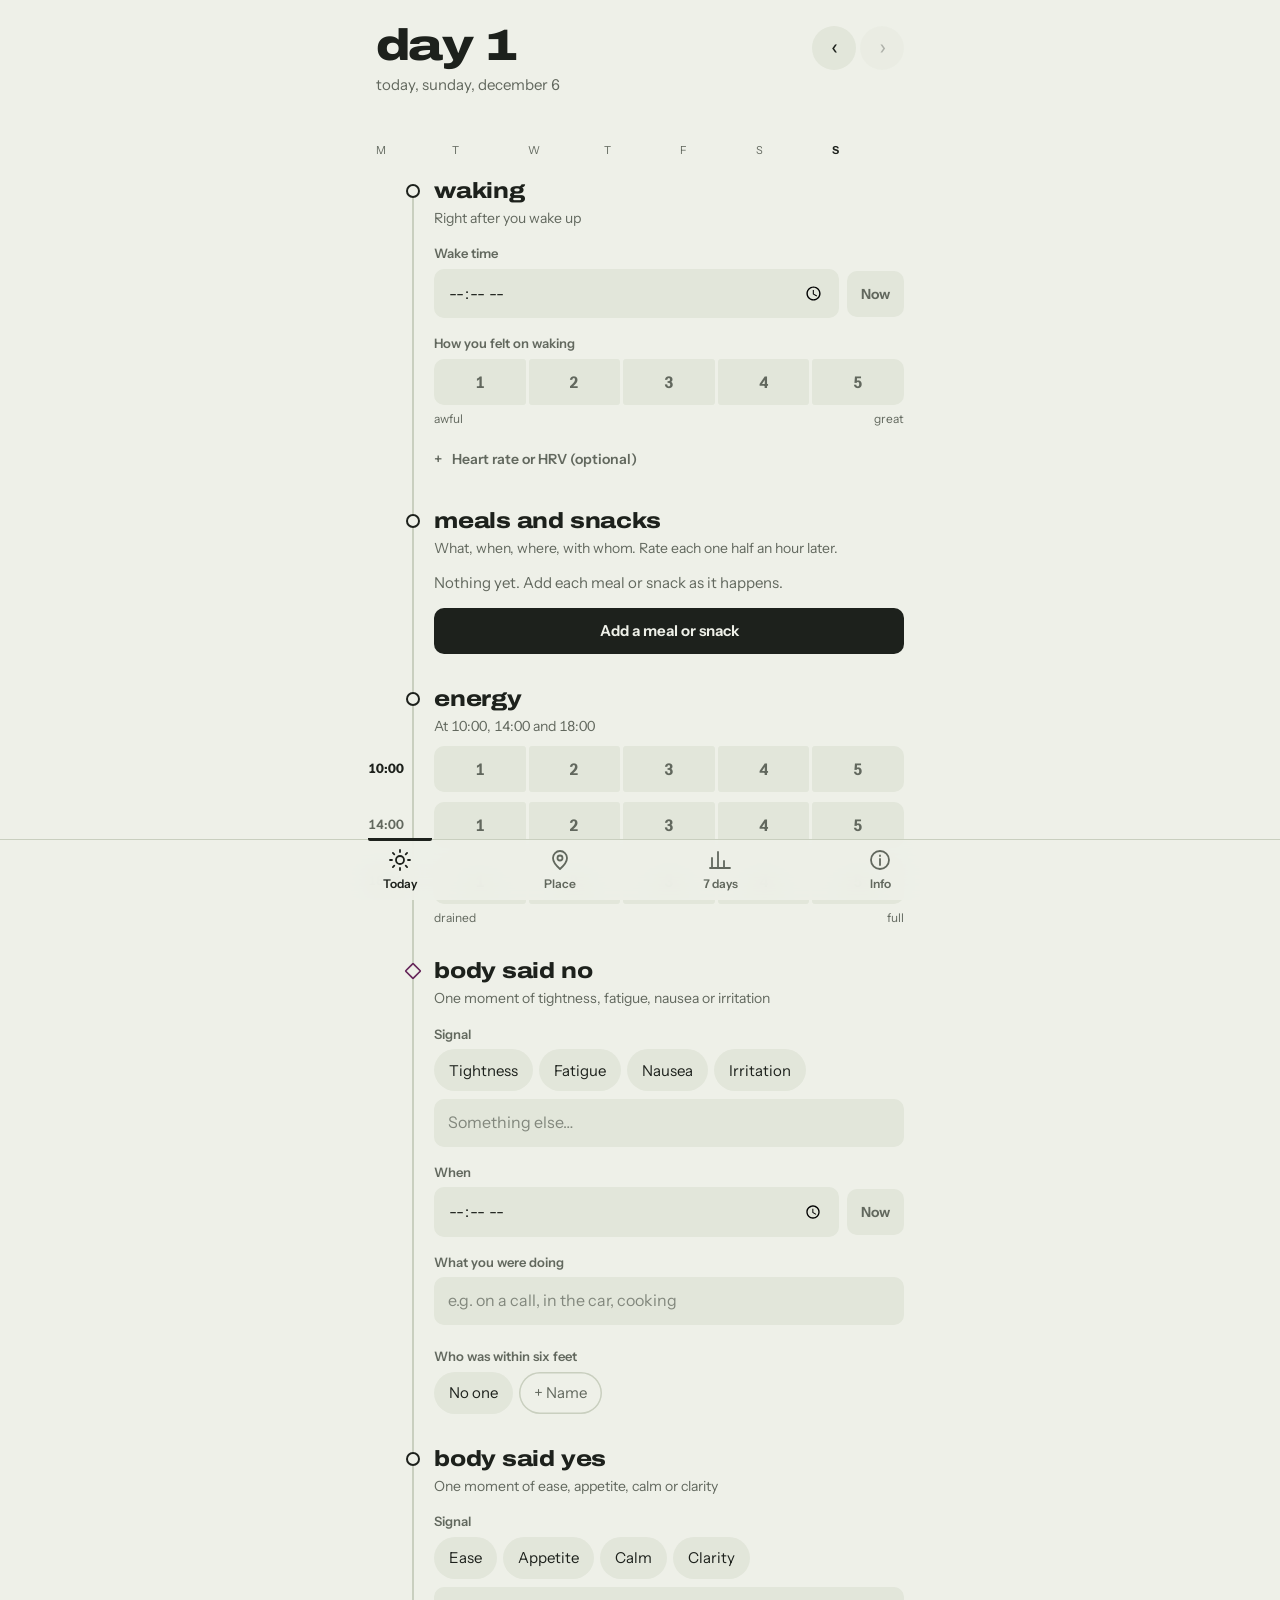
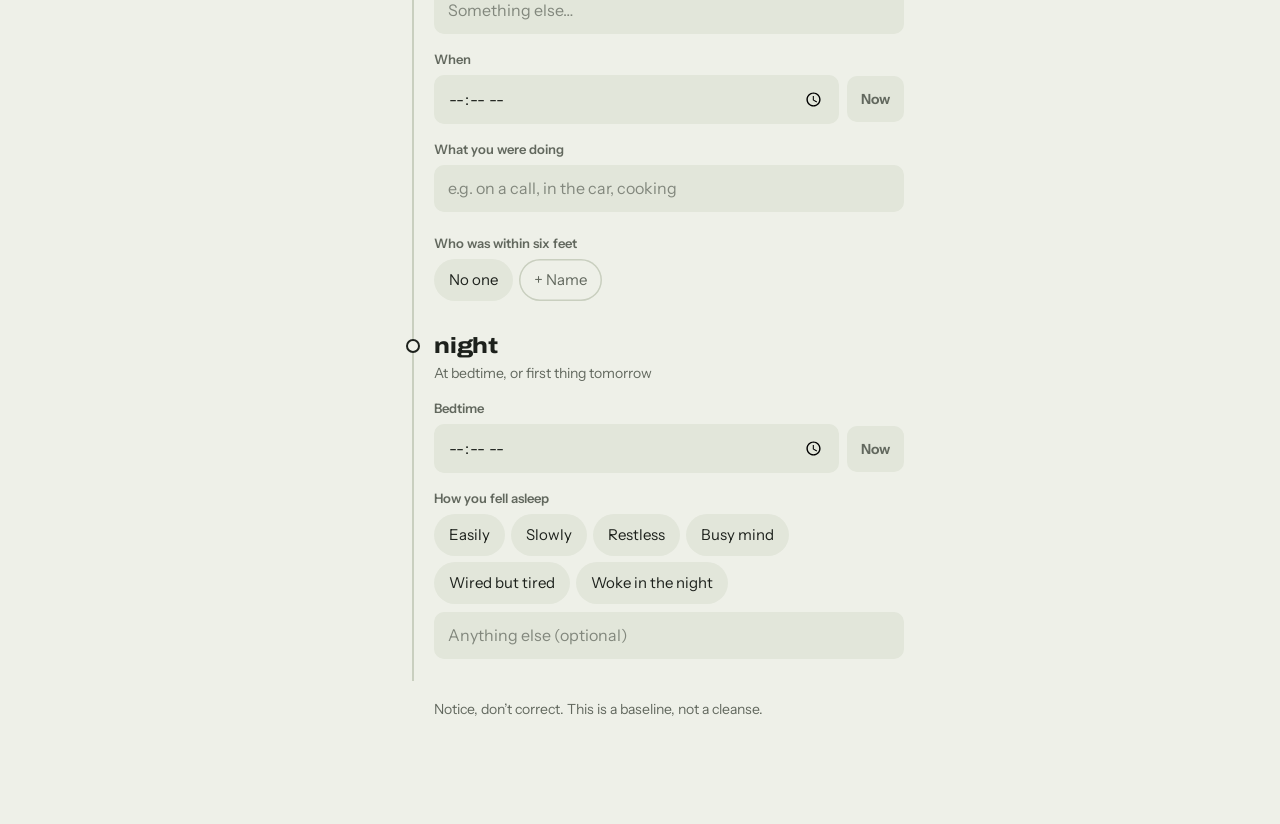
==== commit 4b780b22: "Add files via upload" ====
--- a/docs/index.html
+++ b/docs/index.html
@@ -23,6 +23,7 @@
 <main id="view"></main>
 <nav class="tabs" id="tabs">
   <button data-tab="today" class="on"><svg viewBox="0 0 24 24"><circle cx="12" cy="12" r="4"/><path d="M12 2v2M12 20v2M4.9 4.9l1.4 1.4M17.7 17.7l1.4 1.4M2 12h2M20 12h2M4.9 19.1l1.4-1.4M17.7 6.3l1.4-1.4"/></svg>Today</button>
+  <button data-tab="place"><svg viewBox="0 0 24 24"><path d="M12 21s-7-6.1-7-11a7 7 0 0 1 14 0c0 4.9-7 11-7 11z"/><circle cx="12" cy="10" r="2.5"/></svg>Place</button>
   <button data-tab="review"><svg viewBox="0 0 24 24"><path d="M4 20V10M10 20V4M16 20v-7M22 20H2"/></svg>7 days</button>
   <button data-tab="info"><svg viewBox="0 0 24 24"><circle cx="12" cy="12" r="9"/><path d="M12 11v6M12 7.5v.5"/></svg>Info</button>
 </nav>
--- a/docs/style.css
+++ b/docs/style.css
@@ -209,6 +209,8 @@
 .meal .after { margin-top: 8px; }
 .empty { color: var(--muted); font-size: 15px; margin: 12px 0 14px; }
 
+.meeting { padding: 4px 0 16px; border-bottom: 1.5px solid var(--rule); margin-bottom: 14px; }
+.meeting:first-child { border-top: 1.5px solid var(--rule); margin-top: 14px; }
 details.opt { margin-top: 16px; }
 details.opt summary { font-size: 14px; font-weight: 600; color: var(--muted); list-style: none; cursor: pointer; min-height: 32px; display: flex; align-items: center; }
 details.opt summary::before { content: "+"; width: 18px; }
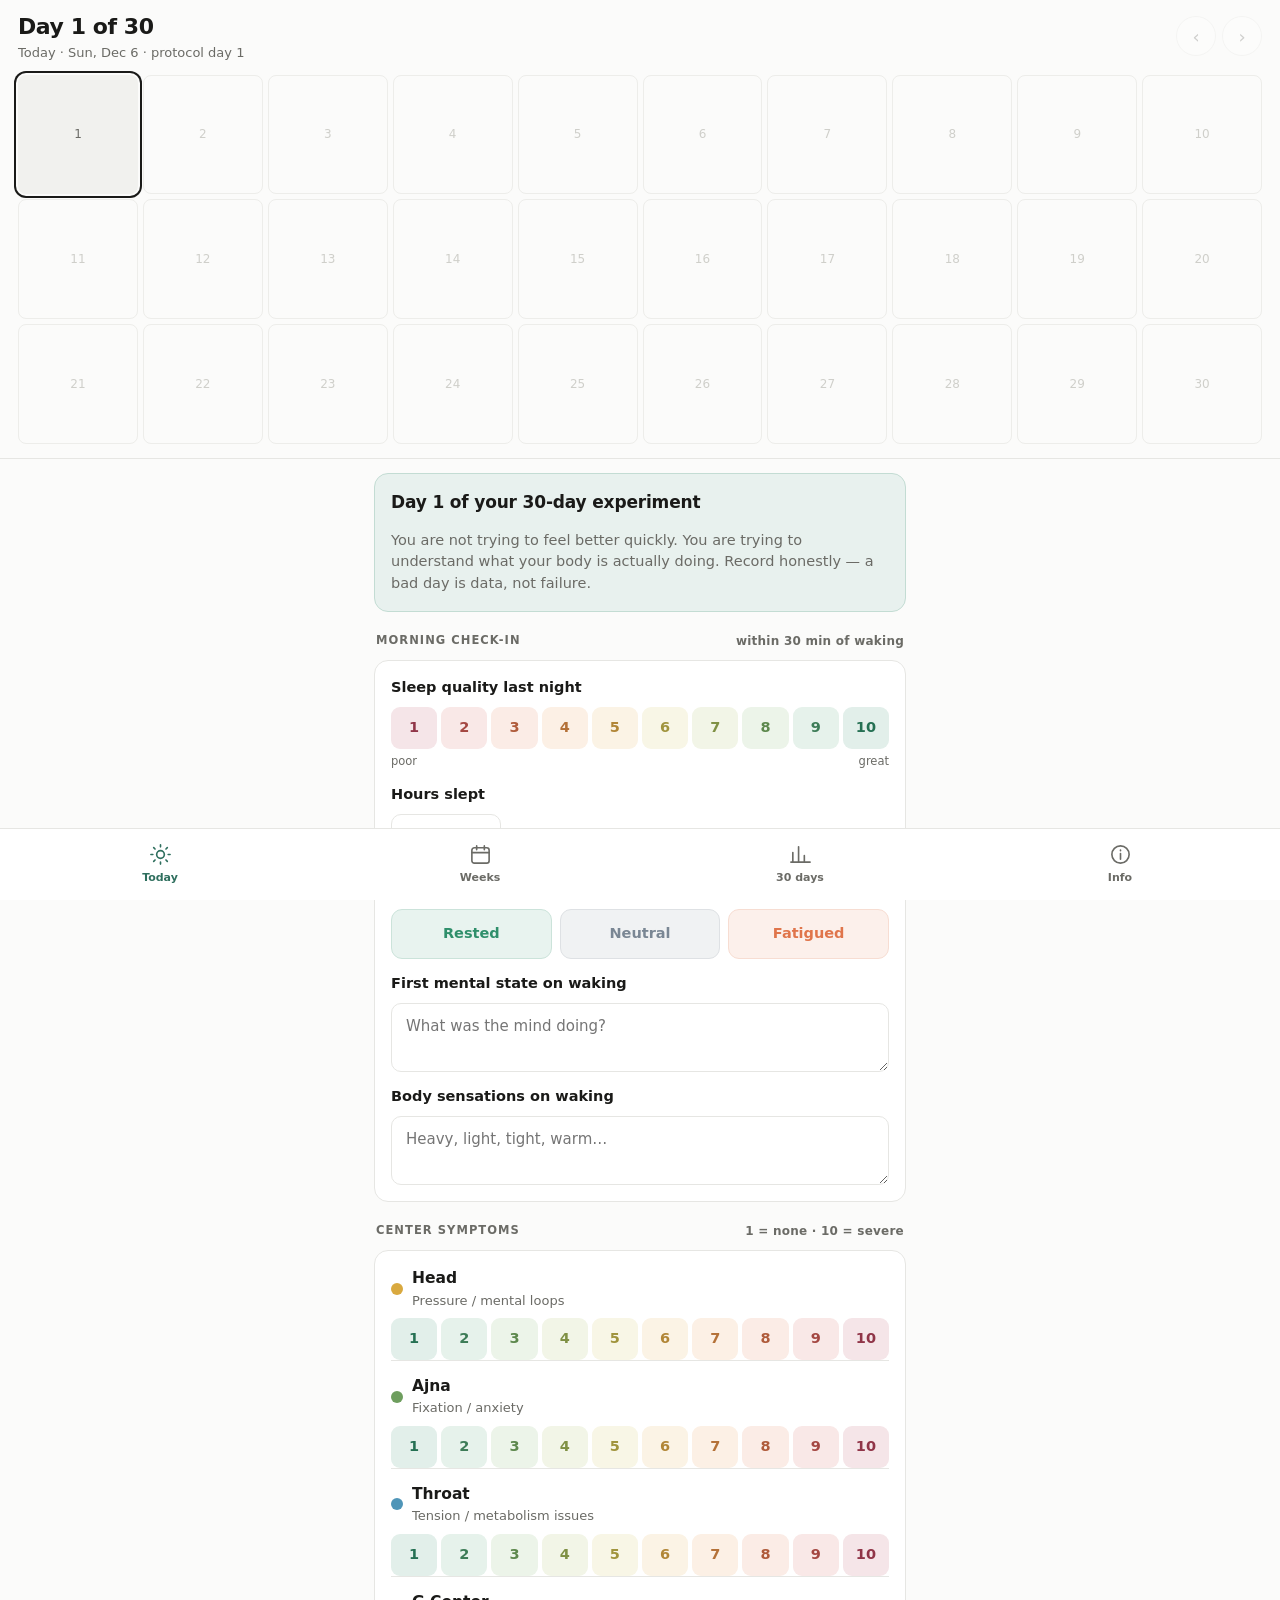
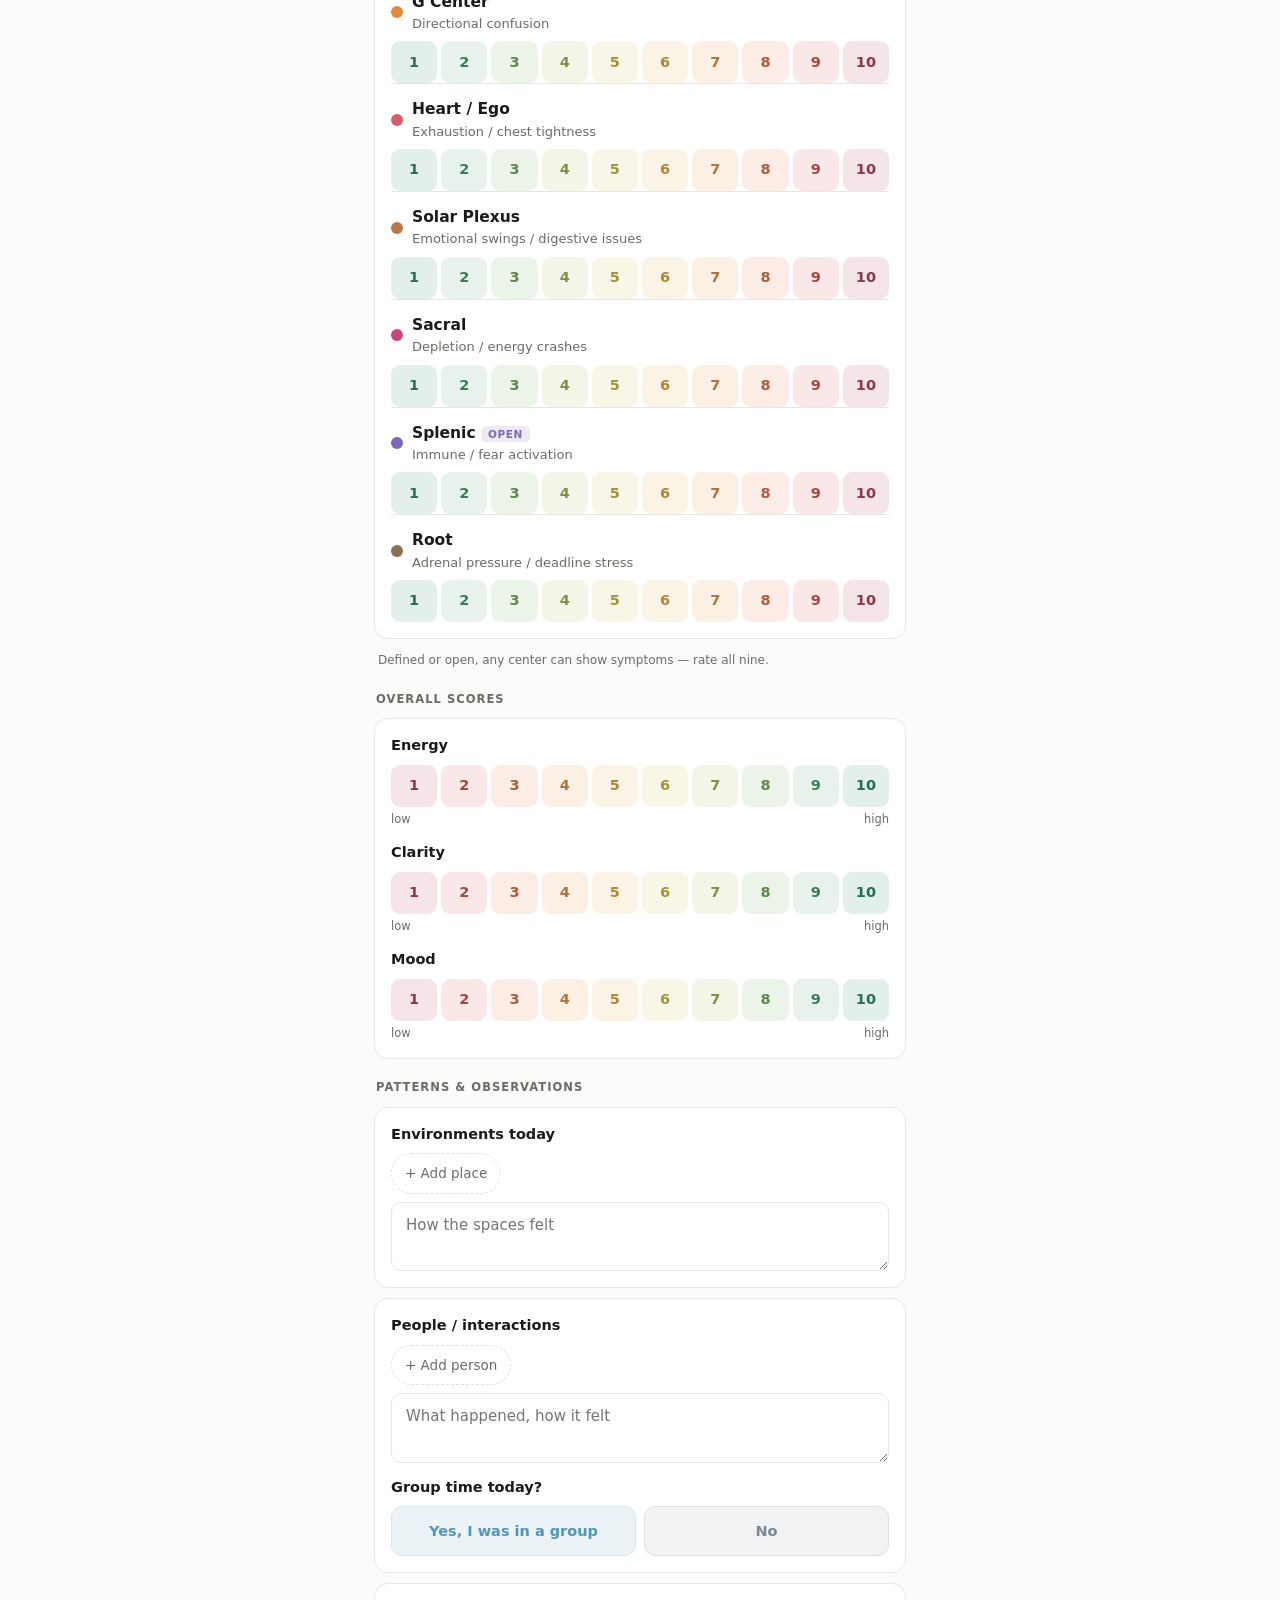
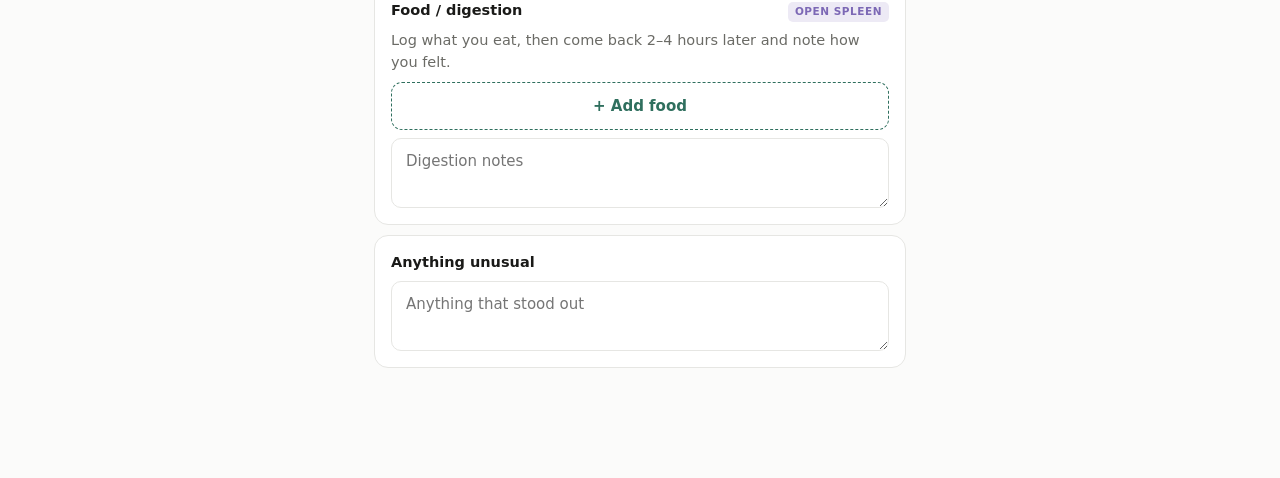
==== commit 7d62d780: "Add files via upload" ====
--- a/docs/index.html
+++ b/docs/index.html
@@ -4,9 +4,8 @@
 <meta charset="utf-8">
 <meta name="viewport" content="width=device-width, initial-scale=1, viewport-fit=cover">
 <title>Baseline</title>
-<meta name="description" content="A private 7-day body baseline log.">
-<meta name="theme-color" content="#eef0e8" media="(prefers-color-scheme: light)">
-<meta name="theme-color" content="#141712" media="(prefers-color-scheme: dark)">
+<meta name="description" content="A private 30-day open-center tracking experiment.">
+<meta name="theme-color" content="#FBFBFA">
 <meta name="apple-mobile-web-app-capable" content="yes">
 <meta name="mobile-web-app-capable" content="yes">
 <meta name="apple-mobile-web-app-status-bar-style" content="default">
@@ -15,16 +14,14 @@
 <link rel="manifest" href="manifest.webmanifest">
 <link rel="icon" href="icons/icon.svg" type="image/svg+xml">
 <link rel="apple-touch-icon" href="icons/icon-180.png">
-<link rel="preload" href="fonts/archivo-latin-wdth-normal.woff2" as="font" type="font/woff2" crossorigin>
-<link rel="preload" href="fonts/instrument-sans-latin-wdth-normal.woff2" as="font" type="font/woff2" crossorigin>
 <link rel="stylesheet" href="style.css">
 </head>
 <body>
 <main id="view"></main>
 <nav class="tabs" id="tabs">
   <button data-tab="today" class="on"><svg viewBox="0 0 24 24"><circle cx="12" cy="12" r="4"/><path d="M12 2v2M12 20v2M4.9 4.9l1.4 1.4M17.7 17.7l1.4 1.4M2 12h2M20 12h2M4.9 19.1l1.4-1.4M17.7 6.3l1.4-1.4"/></svg>Today</button>
-  <button data-tab="place"><svg viewBox="0 0 24 24"><path d="M12 21s-7-6.1-7-11a7 7 0 0 1 14 0c0 4.9-7 11-7 11z"/><circle cx="12" cy="10" r="2.5"/></svg>Place</button>
-  <button data-tab="review"><svg viewBox="0 0 24 24"><path d="M4 20V10M10 20V4M16 20v-7M22 20H2"/></svg>7 days</button>
+  <button data-tab="weeks"><svg viewBox="0 0 24 24"><rect x="3" y="5" width="18" height="16" rx="2.5"/><path d="M3 10h18M8 3v4M16 3v4"/></svg>Weeks</button>
+  <button data-tab="milestone"><svg viewBox="0 0 24 24"><path d="M4 20V10M10 20V4M16 20v-7M22 20H2"/></svg>30 days</button>
   <button data-tab="info"><svg viewBox="0 0 24 24"><circle cx="12" cy="12" r="9"/><path d="M12 11v6M12 7.5v.5"/></svg>Info</button>
 </nav>
 <div id="saved" class="saved">Saved</div>
--- a/docs/style.css
+++ b/docs/style.css
@@ -1,322 +1,226 @@
-/* Baseline — the day drawn as one line.
-   Lichen paper, graphite ink, and two signal colours: chartreuse for yes, plum for no.
-   Archivo (wide, heavy, lowercase) names things; Instrument Sans does the rest. */
-
-@font-face {
-  font-family: "Archivo"; font-style: normal; font-display: swap; font-weight: 100 900; font-stretch: 62% 125%;
-  src: url(fonts/archivo-latin-wdth-normal.woff2) format("woff2");
-  unicode-range: U+0000-00FF, U+0131, U+0152-0153, U+02BB-02BC, U+02C6, U+02DA, U+02DC, U+0304, U+0308, U+0329, U+2000-206F, U+20AC, U+2122, U+2191, U+2193, U+2212, U+2215, U+FEFF, U+FFFD;
-}
-@font-face {
-  font-family: "Archivo"; font-style: normal; font-display: swap; font-weight: 100 900; font-stretch: 62% 125%;
-  src: url(fonts/archivo-latin-ext-wdth-normal.woff2) format("woff2");
-  unicode-range: U+0100-02BA, U+02BD-02C5, U+02C7-02CC, U+02CE-02D7, U+02DD-02FF, U+0304, U+0308, U+0329, U+1D00-1DBF, U+1E00-1E9F, U+1EF2-1EFF, U+2020, U+20A0-20AB, U+20AD-20C0, U+2113, U+2C60-2C7F, U+A720-A7FF;
-}
-@font-face {
-  font-family: "Instrument Sans"; font-style: normal; font-display: swap; font-weight: 400 700; font-stretch: 75% 100%;
-  src: url(fonts/instrument-sans-latin-wdth-normal.woff2) format("woff2");
-  unicode-range: U+0000-00FF, U+0131, U+0152-0153, U+02BB-02BC, U+02C6, U+02DA, U+02DC, U+0304, U+0308, U+0329, U+2000-206F, U+20AC, U+2122, U+2191, U+2193, U+2212, U+2215, U+FEFF, U+FFFD;
-}
-@font-face {
-  font-family: "Instrument Sans"; font-style: normal; font-display: swap; font-weight: 400 700; font-stretch: 75% 100%;
-  src: url(fonts/instrument-sans-latin-ext-wdth-normal.woff2) format("woff2");
-  unicode-range: U+0100-02BA, U+02BD-02C5, U+02C7-02CC, U+02CE-02D7, U+02DD-02FF, U+0304, U+0308, U+0329, U+1D00-1DBF, U+1E00-1E9F, U+1EF2-1EFF, U+2020, U+20A0-20AB, U+20AD-20C0, U+2113, U+2C60-2C7F, U+A720-A7FF;
-}
+/* Light and clinical, like the skincare app. Big tap targets, one clear thing at a time.
+   Colour lives in the tracking buttons: every 1–10 scale is a colour ramp. */
+
+* { box-sizing: border-box; -webkit-tap-highlight-color: transparent; }
 
 :root {
-  --paper: #eef0e8;
-  --field: #e2e6da;
-  --field-2: #d6dbcc;
-  --rule: #c9cfbf;
-  --ink: #1d211c;
-  --muted: #62685e;
-  --yes: #b6c531;
-  --yes-ink: #1d211c;
-  --no: #6b2e5f;
-  --no-ink: #f6eef4;
-  --focus: #3c6fb0;
-  /* 1–5 is intensity, not good/bad: one ink, five densities */
-  --l1: rgba(29, 33, 28, .16); --l2: rgba(29, 33, 28, .32); --l3: rgba(29, 33, 28, .5);
-  --l4: rgba(29, 33, 28, .72); --l5: #1d211c;
-  --display: "Archivo", "Helvetica Neue", Arial, sans-serif;
-  --text: "Instrument Sans", "Helvetica Neue", Arial, sans-serif;
-  --rail: 58px;
-  color-scheme: light;
-}
-@media (prefers-color-scheme: dark) {
-  :root {
-    --paper: #141712;
-    --field: #1f231d;
-    --field-2: #2a2f27;
-    --rule: #333930;
-    --ink: #e4e8dc;
-    --muted: #979d91;
-    --yes: #c3d243;
-    --yes-ink: #141712;
-    --no: #c89bbd;
-    --no-ink: #1f1320;
-    --focus: #8cb4ea;
-    --l1: rgba(228, 232, 220, .16); --l2: rgba(228, 232, 220, .3); --l3: rgba(228, 232, 220, .48);
-    --l4: rgba(228, 232, 220, .7); --l5: #e4e8dc;
-    color-scheme: dark;
-  }
-}
-
-* { box-sizing: border-box; -webkit-tap-highlight-color: transparent; }
-html, body { margin: 0; }
+  --bg: #FBFBFA;
+  --surface: #FFFFFF;
+  --border: #E6E6E3;
+  --text: #1A1A18;
+  --text-muted: #6B6B66;
+  --accent: #2F6F5E;
+  --accent-soft: #E8F1EE;
+  --warn: #B4741F;
+  --warn-soft: #FBF1E2;
+  --alert: #A63D3D;
+  --alert-soft: #F9EBEB;
+  --radius: 14px;
+  --tap-min: 56px;
+}
+
+html, body { margin: 0; padding: 0; background: var(--bg); color: var(--text); }
 body {
-  background: var(--paper);
-  color: var(--ink);
-  font: 16px/1.45 var(--text);
-  font-variant-numeric: tabular-nums;
-  -webkit-text-size-adjust: 100%;
-  padding: env(safe-area-inset-top) 0 calc(80px + env(safe-area-inset-bottom));
-}
-main { max-width: 560px; margin: 0 auto; padding: 0 16px 24px; }
-button, input, textarea, select { font: inherit; color: inherit; }
-button { cursor: pointer; }
-button:disabled { cursor: not-allowed; }
-:focus-visible { outline: 2px solid var(--focus); outline-offset: 2px; }
-h1, h2, h3 { margin: 0; font-family: var(--display); font-weight: 800; font-stretch: 118%; text-transform: lowercase; letter-spacing: -.01em; line-height: 1.05; text-wrap: balance; }
-p { text-wrap: pretty; }
-
-/* ---------- header ---------- */
-.top { padding: 22px 0 6px; }
-.top-row { display: flex; align-items: flex-start; gap: 8px; }
-.top-title { flex: 1; min-width: 0; }
-.top h1 { font-size: 44px; font-stretch: 125%; font-weight: 850; letter-spacing: -.035em; }
-.top h1 .of { font-size: 20px; font-weight: 600; font-stretch: 100%; letter-spacing: 0; color: var(--muted); margin-left: 6px; }
-.top .date { margin: 6px 0 0; color: var(--muted); font-size: 15px; }
-.navs { display: flex; gap: 4px; margin-top: 4px; }
-.nav {
-  width: 44px; height: 44px; border-radius: 50%; border: 0; background: var(--field);
-  display: grid; place-items: center; font-size: 22px; line-height: 1; padding-bottom: 3px;
-}
-.nav:disabled { opacity: .3; }
-
-.week { display: grid; grid-template-columns: repeat(7, 1fr); gap: 4px; margin-top: 16px; }
-.week button { height: 44px; border: 0; background: none; padding: 0; display: flex; flex-direction: column; justify-content: flex-end; gap: 4px; }
-.week i { display: block; height: 8px; border-radius: 2px; background: var(--field-2); }
-.week .has i { background: var(--ink); }
-.week .future i { background: transparent; box-shadow: inset 0 0 0 1px var(--rule); }
-.week span { font-size: 11px; color: var(--muted); line-height: 1; }
-.week .cur i { height: 14px; }
-.week .cur span { color: var(--ink); font-weight: 700; }
-
-/* ---------- the day rail ---------- */
-.day { position: relative; margin-top: 18px; }
-.day::before { /* the line */
-  content: ""; position: absolute; left: calc(var(--rail) - 22px); top: 12px; bottom: 12px;
-  width: 2px; background: var(--rule);
-}
-.step { position: relative; padding: 0 0 34px var(--rail); scroll-margin-top: 16px; }
-.step-h { position: relative; display: flex; align-items: baseline; gap: 10px; min-height: 24px; }
-.step-h h2 { font-size: 22px; flex: 1; }
-.node {
-  position: absolute; left: calc(-22px - 7px + 1px); top: 4px; width: 14px; height: 14px; border-radius: 50%;
-  background: var(--paper); box-shadow: inset 0 0 0 2px var(--ink);
-}
-.node.on { background: var(--ink); }
-.node.pop { animation: pop .32s ease-out; }
-.step.yes .node { box-shadow: inset 0 0 0 2px var(--ink); }
-.step.yes .node.on { background: var(--yes); box-shadow: inset 0 0 0 2px var(--ink); }
-.step.no .node { border-radius: 2px; transform: rotate(45deg) scale(.9); box-shadow: inset 0 0 0 2px var(--no); }
-.step.no .node.on { background: var(--no); }
-.step.no .node.pop { animation: popd .32s ease-out; }
-.gut { /* labels hung in the rail gutter, left of the line */
-  position: absolute; left: calc(-1 * var(--rail) - 12px); width: calc(var(--rail) - 18px);
-  text-align: right; font-size: 12px; font-weight: 600; color: var(--muted); line-height: 1.2;
-}
-.step-h .gut { top: 5px; }
-.hint { color: var(--muted); font-size: 14px; margin: 4px 0 0; }
-@keyframes pop { 40% { transform: scale(1.45); } }
-@keyframes popd { 40% { transform: rotate(45deg) scale(1.35); } }
-
-.field { margin-top: 16px; }
-.label { display: flex; justify-content: space-between; gap: 8px; font-size: 13px; font-weight: 600; color: var(--muted); margin-bottom: 6px; }
+  font: 16px/1.5 -apple-system, BlinkMacSystemFont, "SF Pro Text", system-ui, sans-serif;
+  -webkit-font-smoothing: antialiased;
+  padding-bottom: calc(86px + env(safe-area-inset-bottom));
+}
+button { font: inherit; color: inherit; background: none; border: none; padding: 0; text-align: inherit; cursor: pointer; }
+button:active { opacity: .75; }
+h1, h2, h3, p { margin: 0; }
+
+/* header */
+.apphead {
+  padding: calc(10px + env(safe-area-inset-top)) 18px 14px;
+  background: var(--bg); border-bottom: 1px solid var(--border);
+}
+.row1 { display: flex; align-items: center; justify-content: space-between; gap: 10px; }
+.date { font-size: 22px; font-weight: 640; letter-spacing: -0.02em; }
+.date-sub { font-size: 13px; color: var(--text-muted); }
+.navbtns { display: flex; gap: 6px; }
+.navbtn {
+  width: 40px; height: 40px; border-radius: 50%; border: 1px solid var(--border); background: var(--surface);
+  display: flex; align-items: center; justify-content: center; font-size: 18px; color: var(--text-muted);
+}
+.navbtn[disabled] { opacity: .3; pointer-events: none; }
+
+/* layout */
+.screen { padding: 14px 14px 24px; display: flex; flex-direction: column; gap: 10px; max-width: 560px; margin: 0 auto; }
+.view-title { font-size: 22px; font-weight: 640; letter-spacing: -0.02em; padding: 4px 2px; }
+.sec {
+  font-size: 11.5px; font-weight: 680; letter-spacing: .09em; text-transform: uppercase;
+  color: var(--text-muted); margin: 10px 2px 0; display: flex; justify-content: space-between; gap: 8px;
+}
+.sec .sec-hint { font-weight: 560; letter-spacing: .02em; text-transform: none; font-size: 12px; }
+
+/* cards */
+.card {
+  background: var(--surface); border: 1px solid var(--border);
+  border-radius: var(--radius); padding: 16px; display: flex; flex-direction: column; gap: 14px;
+}
+.card h3 { font-size: 17px; font-weight: 640; letter-spacing: -0.01em; }
+.card p { font-size: 14.5px; color: var(--text-muted); line-height: 1.5; }
+.card.ok-soft { background: var(--accent-soft); border-color: #C3DCD3; }
+.card.warn-soft { background: var(--warn-soft); border-color: #ECD8B4; }
+.sub { font-size: 13px; color: var(--text-muted); }
+.card ul { margin: 0; padding-left: 18px; font-size: 14.5px; color: var(--text-muted); display: flex; flex-direction: column; gap: 5px; }
+.card ul b { color: var(--text); font-weight: 620; }
+
+/* fields */
+.field { display: flex; flex-direction: column; gap: 8px; }
+.flabel { font-size: 14.5px; font-weight: 600; display: flex; align-items: baseline; justify-content: space-between; gap: 8px; }
+.flabel .val { font-size: 13px; font-weight: 640; color: var(--text-muted); font-variant-numeric: tabular-nums; }
+.inputline {
+  border: 1px solid var(--border); background: var(--surface); border-radius: 10px;
+  padding: 12px 14px; font: inherit; font-size: 15px; color: var(--text); width: 100%; min-height: 48px;
+}
+textarea.inputline { resize: vertical; min-height: 48px; line-height: 1.45; }
+.inputline:focus { outline: 2px solid var(--accent-soft); border-color: var(--accent); }
+.hours { width: 110px; text-align: center; font-size: 17px; font-weight: 600; }
 .row { display: flex; gap: 8px; align-items: center; }
-.row > .grow { flex: 1; min-width: 0; }
-
-input[type=text], input[type=number], input[type=time], textarea {
-  width: 100%; min-height: 46px; padding: 11px 13px;
-  border: 1.5px solid transparent; border-radius: 10px; background: var(--field);
-  font-size: 16px; outline: none; -webkit-appearance: none; appearance: none;
-}
-input[type=time] { min-width: 0; display: block; }
-input:focus, textarea:focus { border-color: var(--ink); background: transparent; }
-textarea { resize: none; field-sizing: content; }
-::placeholder { color: var(--muted); opacity: .75; }
-
+.grow { flex: 1; min-width: 0; }
+
+/* 1–10 colour scale: every button tinted in its own colour, the chosen one solid */
+.scale { display: grid; grid-template-columns: repeat(10, 1fr); gap: 4px; }
+.scale button {
+  height: 42px; border-radius: 9px; font-size: 14.5px; font-weight: 640; text-align: center;
+  color: color-mix(in srgb, var(--c) 78%, black); background: color-mix(in srgb, var(--c) 14%, white);
+  border: 1.5px solid transparent; font-variant-numeric: tabular-nums; transition: transform .08s;
+}
+.scale button.on { background: var(--c); color: #fff; transform: scale(1.06); box-shadow: 0 3px 9px color-mix(in srgb, var(--c) 40%, transparent); }
+.scale.has button:not(.on) { opacity: .55; }
+.scale-ends { display: flex; justify-content: space-between; font-size: 11.5px; color: var(--text-muted); margin-top: -2px; }
+
+/* centers */
+.center { display: flex; flex-direction: column; gap: 8px; padding-top: 14px; border-top: 1px solid var(--border); }
+.center:first-child { padding-top: 0; border-top: none; }
+.chead { display: flex; align-items: center; gap: 9px; }
+.cdot { width: 12px; height: 12px; border-radius: 50%; background: var(--cc); flex: none; }
+.cname { font-size: 15.5px; font-weight: 620; }
+.cdesc { font-size: 13px; color: var(--text-muted); }
+.chead .val { margin-left: auto; font-size: 13px; font-weight: 640; color: var(--text-muted); }
+.tag {
+  font-size: 10.5px; font-weight: 660; letter-spacing: .05em; text-transform: uppercase;
+  color: var(--cc, var(--text-muted)); background: color-mix(in srgb, var(--cc, #999) 14%, white);
+  padding: 2px 7px; border-radius: 5px;
+}
+
+/* coloured choices */
+.choices { display: flex; gap: 8px; }
+.choices.wrap { flex-wrap: wrap; }
+.choice {
+  flex: 1; text-align: center; padding: 13px 8px; border-radius: 11px; font-size: 14.5px; font-weight: 620;
+  min-height: 50px; display: flex; align-items: center; justify-content: center; gap: 7px; line-height: 1.2;
+  color: var(--c, var(--accent)); background: color-mix(in srgb, var(--c, var(--accent)) 11%, white);
+  border: 1.5px solid color-mix(in srgb, var(--c, var(--accent)) 25%, white);
+}
+.choices.wrap .choice { flex: 1 1 auto; min-height: 44px; padding: 10px 12px; font-size: 13.5px; }
+.choice.on { background: var(--c, var(--accent)); border-color: var(--c, var(--accent)); color: #fff; }
+.choice.plain { --c: #6B6B66; }
+
+/* tag chips (places, people) */
+.chips { display: flex; flex-wrap: wrap; gap: 7px; }
+.chip {
+  font-size: 13.5px; padding: 9px 13px; border-radius: 999px; min-height: 40px;
+  border: 1px solid color-mix(in srgb, var(--c, #888) 30%, white); background: color-mix(in srgb, var(--c, #888) 8%, white);
+  color: var(--text);
+}
+.chip.on { background: var(--c, var(--accent)); border-color: var(--c, var(--accent)); color: #fff; font-weight: 620; }
+.chip.add { border-style: dashed; background: transparent; color: var(--text-muted); --c: #999; }
+
+/* food log */
+.food { border: 1px solid var(--border); border-radius: 11px; padding: 12px; display: flex; flex-direction: column; gap: 10px; background: #FCFCFB; }
+.food .time { width: 112px; flex: none; }
+.food-later { font-size: 12.5px; font-weight: 620; color: var(--text-muted); }
+.xbtn { width: 36px; height: 36px; border-radius: 50%; color: #A9A49C; font-size: 20px; flex: none; display: flex; align-items: center; justify-content: center; }
+.addbtn {
+  border: 1px dashed var(--accent); color: var(--accent); background: var(--surface);
+  border-radius: 11px; padding: 12px; text-align: center; font-size: 15px; font-weight: 620; min-height: 48px; width: 100%;
+}
 .btn {
-  min-height: 46px; padding: 0 16px; border-radius: 10px; border: 0;
-  background: var(--field); font-weight: 650; font-size: 15px;
-}
-.btn.small { min-height: 46px; padding: 0 14px; font-size: 14px; }
-.btn.primary { background: var(--ink); color: var(--paper); }
-.btn.danger { color: var(--no); background: transparent; box-shadow: inset 0 0 0 1.5px var(--no); }
-.btn.wide { width: 100%; }
-.btn:active, .chip:active, .scale button:active, .nav:active { transform: scale(.97); }
-
-/* ---------- 1–5 as a level meter ---------- */
-.scale { display: grid; grid-template-columns: repeat(5, 1fr); gap: 3px; }
-.scale button {
-  height: 46px; border: 0; background: var(--field); border-radius: 3px; padding: 0;
-  display: grid; place-items: center; line-height: 1;
-  font-weight: 650; font-size: 16px; color: var(--muted);
-  transition: background-color .15s, color .15s;
-}
-.scale button:first-child { border-radius: 10px 3px 3px 10px; }
-.scale button:last-child { border-radius: 3px 10px 10px 3px; }
-.scale button.fill[data-v="1"] { background: var(--l1); }
-.scale button.fill[data-v="2"] { background: var(--l2); }
-.scale button.fill[data-v="3"] { background: var(--l3); }
-.scale button.fill[data-v="4"] { background: var(--l4); }
-.scale button.fill[data-v="5"] { background: var(--l5); }
-.scale button.fill { color: var(--ink); }
-.scale button.fill[data-v="4"], .scale button.fill[data-v="5"] { color: var(--paper); }
-.scale button.top { font-weight: 800; font-size: 18px; }
-.scale-ends { display: flex; justify-content: space-between; font-size: 12px; color: var(--muted); margin-top: 5px; }
-
-.energy-row { position: relative; margin-top: 10px; }
-.energy-row .gut { top: 15px; font-size: 13px; }
-.energy-row.now .gut { color: var(--ink); font-weight: 800; }
-
-/* ---------- chips ---------- */
-.chips { display: flex; flex-wrap: wrap; gap: 6px; }
-.chip {
-  min-height: 42px; padding: 0 15px; border-radius: 999px; border: 0;
-  background: var(--field); font-size: 15px;
-}
-.chip.on { background: var(--ink); color: var(--paper); }
-.no .chip.on { background: var(--no); color: var(--no-ink); }
-.yes .chip.on { background: var(--yes); color: var(--yes-ink); }
-.chip.add { background: transparent; box-shadow: inset 0 0 0 1.5px var(--rule); color: var(--muted); }
-.add-row { display: flex; gap: 6px; margin-top: 8px; }
-.add-row input { min-height: 42px; padding: 8px 14px; border-radius: 999px; }
-
-/* ---------- meals ---------- */
-.meals { margin-top: 14px; }
-.meal { position: relative; padding: 12px 0 14px; border-top: 1.5px solid var(--rule); }
-.meal:last-child { border-bottom: 1.5px solid var(--rule); margin-bottom: 14px; }
-.meal::before { /* tick on the line */
-  content: ""; position: absolute; left: calc(-22px - 5px + 1px); top: 22px; width: 10px; height: 2px; background: var(--ink);
-}
-.meal .gut { top: 16px; font-size: 13px; color: var(--ink); }
-.meal-open { display: block; width: 100%; text-align: left; border: 0; background: none; padding: 4px 0; }
-.meal-open .what { font-weight: 650; font-size: 16px; word-break: break-word; }
-.meal-open .kind { font-weight: 400; color: var(--muted); }
-.meal-open .meta { display: block; font-size: 14px; color: var(--muted); margin-top: 1px; }
-.meal .after { margin-top: 8px; }
-.empty { color: var(--muted); font-size: 15px; margin: 12px 0 14px; }
-
-.meeting { padding: 4px 0 16px; border-bottom: 1.5px solid var(--rule); margin-bottom: 14px; }
-.meeting:first-child { border-top: 1.5px solid var(--rule); margin-top: 14px; }
-details.opt { margin-top: 16px; }
-details.opt summary { font-size: 14px; font-weight: 600; color: var(--muted); list-style: none; cursor: pointer; min-height: 32px; display: flex; align-items: center; }
-details.opt summary::before { content: "+"; width: 18px; }
-details.opt[open] summary::before { content: "–"; }
-details.opt summary::-webkit-details-marker { display: none; }
-.two { display: grid; grid-template-columns: 1fr 1fr; gap: 8px; }
-.two .field { margin-top: 6px; }
-
-.coda { color: var(--muted); font-size: 14px; margin: 6px 0 0 var(--rail); }
-
-/* ---------- sheet ---------- */
-.overlay { position: fixed; inset: 0; background: rgba(15, 18, 14, .45); z-index: 20; display: flex; align-items: flex-end; justify-content: center; animation: fade .18s ease-out; }
-.sheet {
-  width: 100%; max-width: 560px; max-height: 92vh; overflow: auto; -webkit-overflow-scrolling: touch;
-  background: var(--paper); border-radius: 20px 20px 0 0;
-  padding: 10px 18px calc(18px + env(safe-area-inset-bottom));
-  animation: up .24s cubic-bezier(.2, .8, .3, 1);
-}
-.sheet::before { content: ""; display: block; width: 40px; height: 4px; border-radius: 2px; background: var(--rule); margin: 0 auto 16px; }
-.sheet h2 { font-size: 26px; margin-bottom: 14px; }
-.sheet-actions { display: flex; gap: 8px; margin-top: 22px; }
-.sheet-actions .primary { flex: 1; }
-.seg { display: inline-flex; background: var(--field); border-radius: 10px; padding: 3px; }
-.seg button { border: 0; background: transparent; min-height: 40px; padding: 0 20px; border-radius: 8px; font-weight: 650; font-size: 15px; color: var(--muted); }
-.seg button.on { background: var(--ink); color: var(--paper); }
-@keyframes up { from { transform: translateY(48px); opacity: 0; } }
-@keyframes fade { from { opacity: 0; } }
-
-/* ---------- tabs ---------- */
+  border: 1px solid var(--accent); color: var(--accent); background: var(--surface); border-radius: 11px;
+  padding: 13px; text-align: center; font-size: 15px; font-weight: 620; min-height: 50px; width: 100%;
+}
+.btn.primary { background: var(--accent); color: #fff; }
+.btn.ghost { border-color: var(--border); color: var(--text-muted); }
+.btn.danger { border-color: #EBC9C9; color: var(--alert); }
+.stack { display: flex; flex-direction: column; gap: 8px; }
+
+/* progress strip (30 days) */
+.strip { display: grid; grid-template-columns: repeat(10, 1fr); gap: 5px; margin-top: 12px; }
+.d {
+  aspect-ratio: 1; border-radius: 8px; display: flex; align-items: center; justify-content: center;
+  font-size: 12px; color: var(--text-muted); background: #F1F1EE; position: relative; font-variant-numeric: tabular-nums;
+}
+.d.done { background: var(--accent); color: #fff; font-weight: 640; }
+.d.part { background: var(--accent-soft); color: var(--accent); font-weight: 640; }
+.d.future { background: transparent; border: 1px solid #EDEDEA; color: #CFCFCA; }
+.d.cur { box-shadow: 0 0 0 2px var(--bg), 0 0 0 4px var(--text); }
+.prog { height: 4px; background: var(--border); border-radius: 2px; overflow: hidden; margin-top: 10px; }
+.prog i { display: block; height: 100%; background: var(--accent); }
+
+/* stats */
+.tiles { display: grid; grid-template-columns: repeat(4, 1fr); gap: 7px; }
+.tile { border-radius: 11px; padding: 10px 6px; text-align: center; background: color-mix(in srgb, var(--c) 11%, white); }
+.tile b { display: block; font-size: 21px; font-weight: 680; color: var(--c); font-variant-numeric: tabular-nums; letter-spacing: -0.02em; }
+.tile span { font-size: 11px; font-weight: 620; color: var(--text-muted); text-transform: uppercase; letter-spacing: .05em; }
+.kv { display: flex; justify-content: space-between; align-items: center; gap: 10px; font-size: 14.5px; padding: 8px 0; border-top: 1px solid var(--border); }
+.kv:first-child { border-top: none; padding-top: 0; }
+.kv .k { display: flex; align-items: center; gap: 8px; }
+.kv .v { font-weight: 640; font-variant-numeric: tabular-nums; }
+
+/* week cards */
+.wk-head { display: flex; justify-content: space-between; align-items: center; gap: 10px; width: 100%; }
+.wk-head h3 { font-size: 17px; }
+.badge {
+  flex: none; font-size: 10.5px; font-weight: 660; letter-spacing: .04em; text-transform: uppercase;
+  padding: 4px 8px; border-radius: 5px; background: #F0F0EC; color: var(--text-muted);
+}
+.badge.ok { background: var(--accent-soft); color: var(--accent); }
+.badge.warn { background: var(--warn-soft); color: var(--warn); }
+
+/* compare table */
+.cmp { width: 100%; border-collapse: collapse; font-size: 14px; font-variant-numeric: tabular-nums; }
+.cmp th { font-size: 11px; font-weight: 660; text-transform: uppercase; letter-spacing: .05em; color: var(--text-muted); text-align: right; padding: 0 0 6px; }
+.cmp th:first-child { text-align: left; }
+.cmp td { padding: 8px 0; border-top: 1px solid var(--border); text-align: right; }
+.cmp td:first-child { text-align: left; }
+.delta { display: inline-block; min-width: 46px; padding: 2px 7px; border-radius: 6px; font-weight: 680; font-size: 13px; text-align: center; }
+.delta.up { background: #E1F1E8; color: #2F8F6B; }
+.delta.down { background: #FBE7E4; color: #C2524E; }
+.delta.same { background: #F0F0EC; color: var(--text-muted); }
+
+/* charts */
+.chart { width: 100%; height: auto; display: block; }
+.legend { display: flex; flex-wrap: wrap; gap: 8px 14px; }
+.legend span { font-size: 12px; color: var(--text-muted); display: flex; align-items: center; gap: 6px; }
+.sw { width: 12px; height: 12px; border-radius: 3.5px; background: var(--c); }
+.heat { display: grid; gap: 3px 2px; align-items: center; }
+.heat .hl { font-size: 11.5px; color: var(--text-muted); white-space: nowrap; overflow: hidden; text-overflow: ellipsis; display: flex; align-items: center; gap: 5px; }
+.heat .hc { height: 16px; border-radius: 2px; background: #F1F1EE; }
+.heat .hx { font-size: 9.5px; color: #B5B5AF; overflow: visible; white-space: nowrap; }
+.bar { height: 8px; border-radius: 4px; background: #F1F1EE; overflow: hidden; }
+.bar i { display: block; height: 100%; border-radius: 4px; background: var(--c); }
+
+/* saved toast */
+.saved {
+  position: fixed; left: 50%; bottom: calc(86px + env(safe-area-inset-bottom)); transform: translate(-50%, 8px);
+  background: #3A3833; color: #FAFAF8; font-size: 13px; font-weight: 600; padding: 7px 14px; border-radius: 999px;
+  opacity: 0; transition: opacity .18s, transform .18s; pointer-events: none; z-index: 20;
+}
+.saved.show { opacity: 1; transform: translate(-50%, 0); }
+
+/* tabs */
 .tabs {
   position: fixed; left: 0; right: 0; bottom: 0; z-index: 10;
-  display: flex; justify-content: center;
-  background: color-mix(in srgb, var(--paper) 90%, transparent);
-  -webkit-backdrop-filter: blur(14px); backdrop-filter: blur(14px);
-  border-top: 1.5px solid var(--rule);
+  height: calc(72px + env(safe-area-inset-bottom));
+  display: flex; background: var(--surface); border-top: 1px solid var(--border);
   padding-bottom: env(safe-area-inset-bottom);
 }
 .tabs button {
-  position: relative; flex: 1; max-width: 160px; min-height: 58px; border: 0; background: none; padding: 8px 0 8px;
-  display: flex; flex-direction: column; align-items: center; justify-content: center; gap: 3px;
-  font-size: 12px; font-weight: 600; color: var(--muted);
-}
-.tabs svg { width: 24px; height: 24px; fill: none; stroke: currentColor; stroke-width: 1.8; stroke-linecap: round; stroke-linejoin: round; }
-.tabs button.on { color: var(--ink); }
-.tabs button.on::before { content: ""; position: absolute; top: -1.5px; left: 30%; right: 30%; height: 3px; background: var(--ink); border-radius: 0 0 2px 2px; }
-
-.saved {
-  position: fixed; left: 50%; bottom: calc(76px + env(safe-area-inset-bottom)); transform: translate(-50%, 8px);
-  background: var(--ink); color: var(--paper); font-size: 13px; font-weight: 650;
-  padding: 7px 14px; border-radius: 999px; opacity: 0; pointer-events: none; transition: opacity .2s, transform .2s; z-index: 30;
-}
-.saved.show { opacity: 1; transform: translate(-50%, 0); }
-
-/* ---------- review & info: plain blocks, divided by rules ---------- */
-.block { padding: 22px 0 24px; border-top: 1.5px solid var(--rule); }
-.block:first-of-type { border-top: 0; }
-.block h2 { font-size: 22px; }
-.block .hint { margin-top: 6px; }
-.block > :nth-child(n + 2):not(.hint) { margin-top: 14px; }
-
-.grid { width: 100%; table-layout: fixed; border-collapse: separate; border-spacing: 3px; font-size: 14px; }
-.grid th:first-child { width: 50px; }
-.grid th:last-child { width: 54px; }
-.grid th { font-size: 12px; font-weight: 600; color: var(--muted); text-align: center; padding: 0 0 4px; }
-.grid th:first-child, .grid td:first-child { text-align: left; }
-.grid td { text-align: center; height: 38px; border-radius: 4px; padding: 0 2px; background: var(--field); }
-.grid td.d { background: none; font-weight: 650; font-size: 14px; white-space: nowrap; padding-right: 6px; }
-.grid td.d small { display: block; font-weight: 400; color: var(--muted); font-size: 12px; }
-.grid td.v1 { background: var(--l1); } .grid td.v2 { background: var(--l2); } .grid td.v3 { background: var(--l3); }
-.grid td.v4 { background: var(--l4); color: var(--paper); } .grid td.v5 { background: var(--l5); color: var(--paper); }
-.grid td.nil { color: var(--muted); background: none; box-shadow: inset 0 0 0 1px var(--field-2); }
-.grid td.bed { background: none; }
-.grid td small.tm { display: block; font-size: 10px; color: inherit; opacity: .7; line-height: 1; margin-top: 2px; }
-.scroll-x { overflow-x: auto; margin: 0 -3px; }
-
-.people { width: 100%; table-layout: fixed; border-collapse: collapse; font-size: 15px; }
-.people th:nth-child(2), .people th:nth-child(3) { width: 24%; }
-.people th:nth-child(3) { width: 22%; }
-.people + .people { margin-top: 18px; }
-.people th { font-size: 12px; font-weight: 600; color: var(--muted); text-align: left; padding: 0 0 6px; }
-.people td { padding: 10px 0; border-top: 1.5px solid var(--rule); vertical-align: top; }
-.people td.who { font-weight: 650; padding-right: 8px; }
-.people td.who .m { font-weight: 400; }
-.people .sig { display: block; font-size: 13px; font-weight: 400; color: var(--muted); margin-top: 2px; }
-.marks { display: flex; flex-wrap: wrap; gap: 4px; align-items: center; min-height: 20px; }
-.marks b { font-size: 13px; font-weight: 700; margin-left: 2px; }
-.mark { width: 12px; height: 12px; }
-.mark.yes { border-radius: 50%; background: var(--yes); box-shadow: inset 0 0 0 1.5px var(--ink); }
-.mark.no { background: var(--no); border-radius: 2px; transform: rotate(45deg) scale(.82); }
-.marks .zero { color: var(--muted); font-size: 13px; }
-.num { display: inline-block; min-width: 32px; text-align: right; font-weight: 700; }
-.num.hi { color: var(--ink); } .num.lo { color: var(--no); }
-
-.day-log { padding: 14px 0; border-top: 1.5px solid var(--rule); }
-.day-log:first-of-type { border-top: 0; padding-top: 0; }
-.day-log h3 { font-size: 17px; margin-bottom: 6px; }
-.day-log p { margin: 5px 0; font-size: 15px; }
-.day-log .k { display: inline-flex; align-items: center; gap: 6px; font-weight: 700; margin-right: 4px; }
-.day-log .m, .m { color: var(--muted); }
-
-.info ul { padding-left: 18px; margin: 12px 0 0; }
-.info li { margin: 8px 0; font-size: 16px; }
-.info li::marker { color: var(--muted); }
-.stack > * + * { margin-top: 8px; }
-.small { font-size: 14px; color: var(--muted); }
-
-@media (prefers-reduced-motion: reduce) {
-  *, *::before, *::after { animation: none !important; transition: none !important; }
-}
+  flex: 1; display: flex; flex-direction: column; align-items: center; justify-content: center; text-align: center;
+  gap: 4px; font-size: 11px; color: var(--text-muted); font-weight: 560;
+}
+.tabs button.on { color: var(--accent); font-weight: 680; }
+.tabs svg { width: 23px; height: 23px; fill: none; stroke: currentColor; stroke-width: 1.7; stroke-linecap: round; stroke-linejoin: round; }
+.disc { font-size: 12px; color: var(--text-muted); line-height: 1.5; padding: 2px 4px; }
